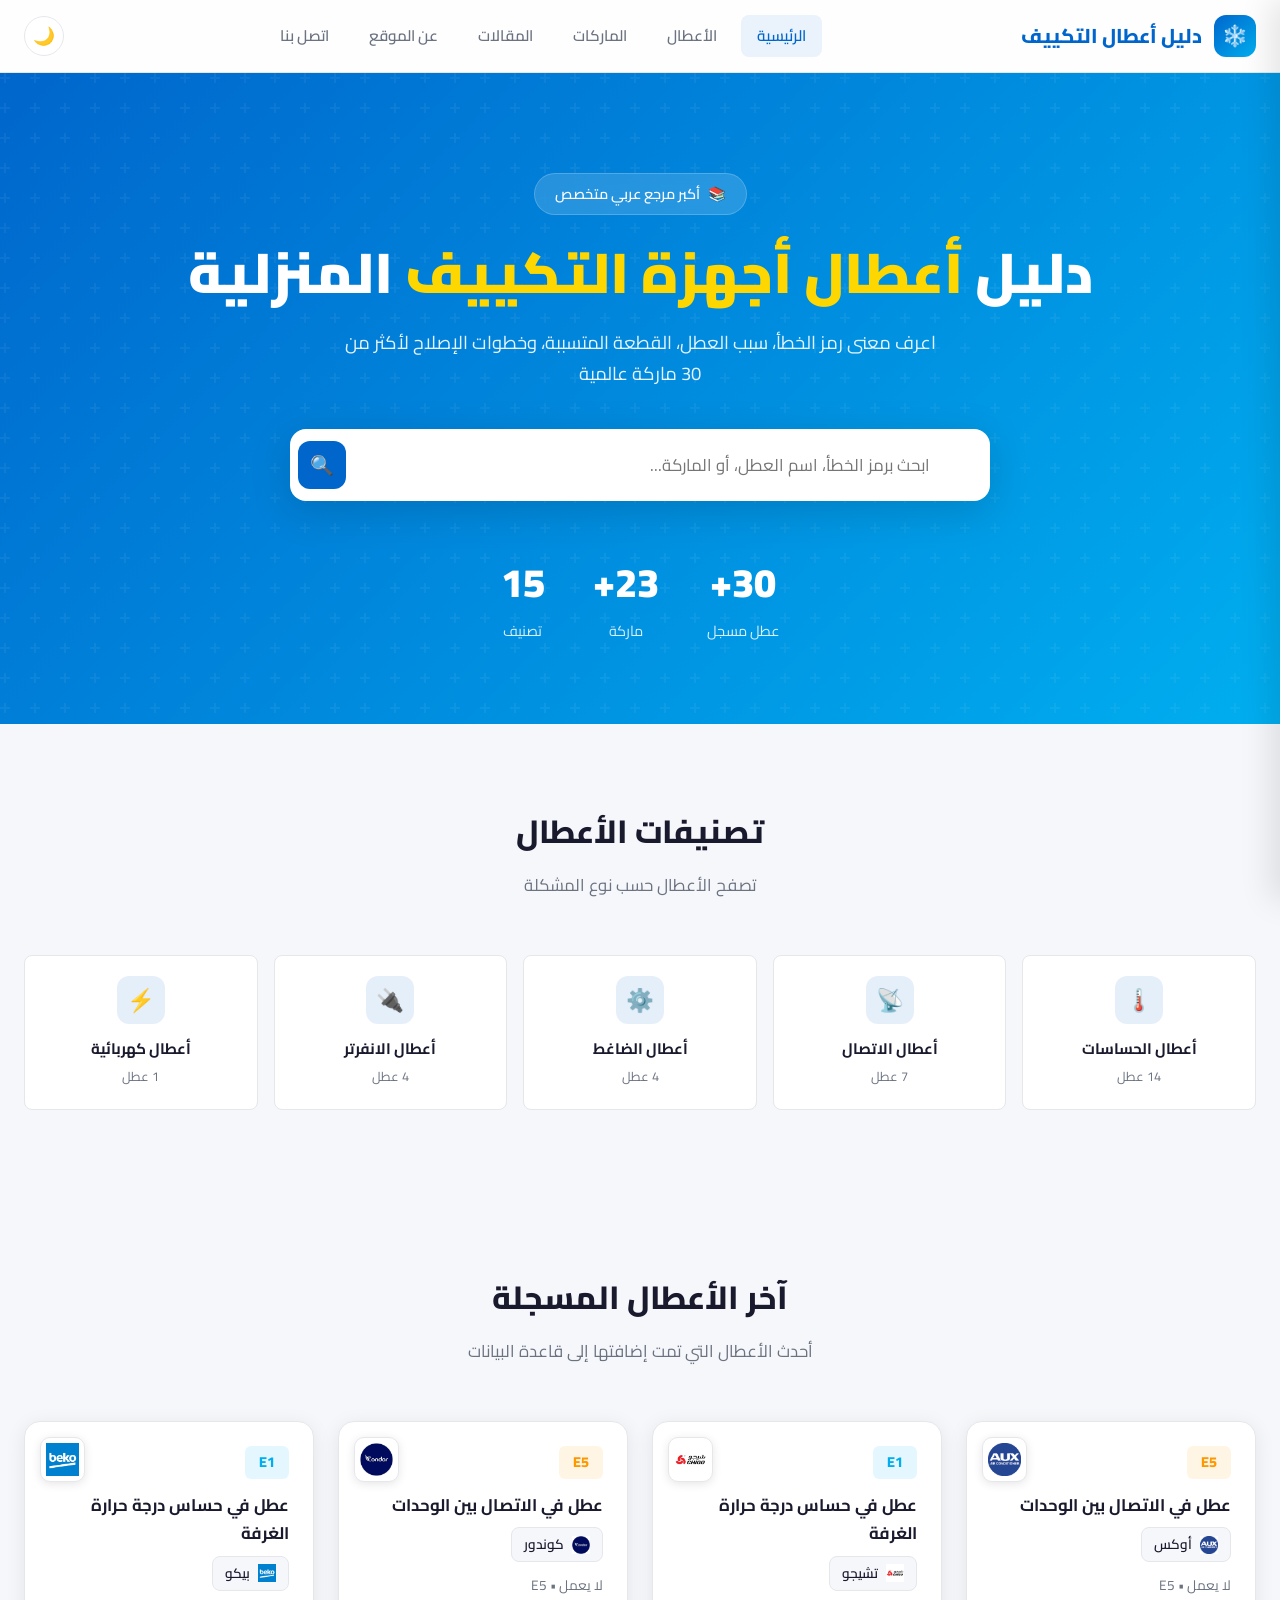
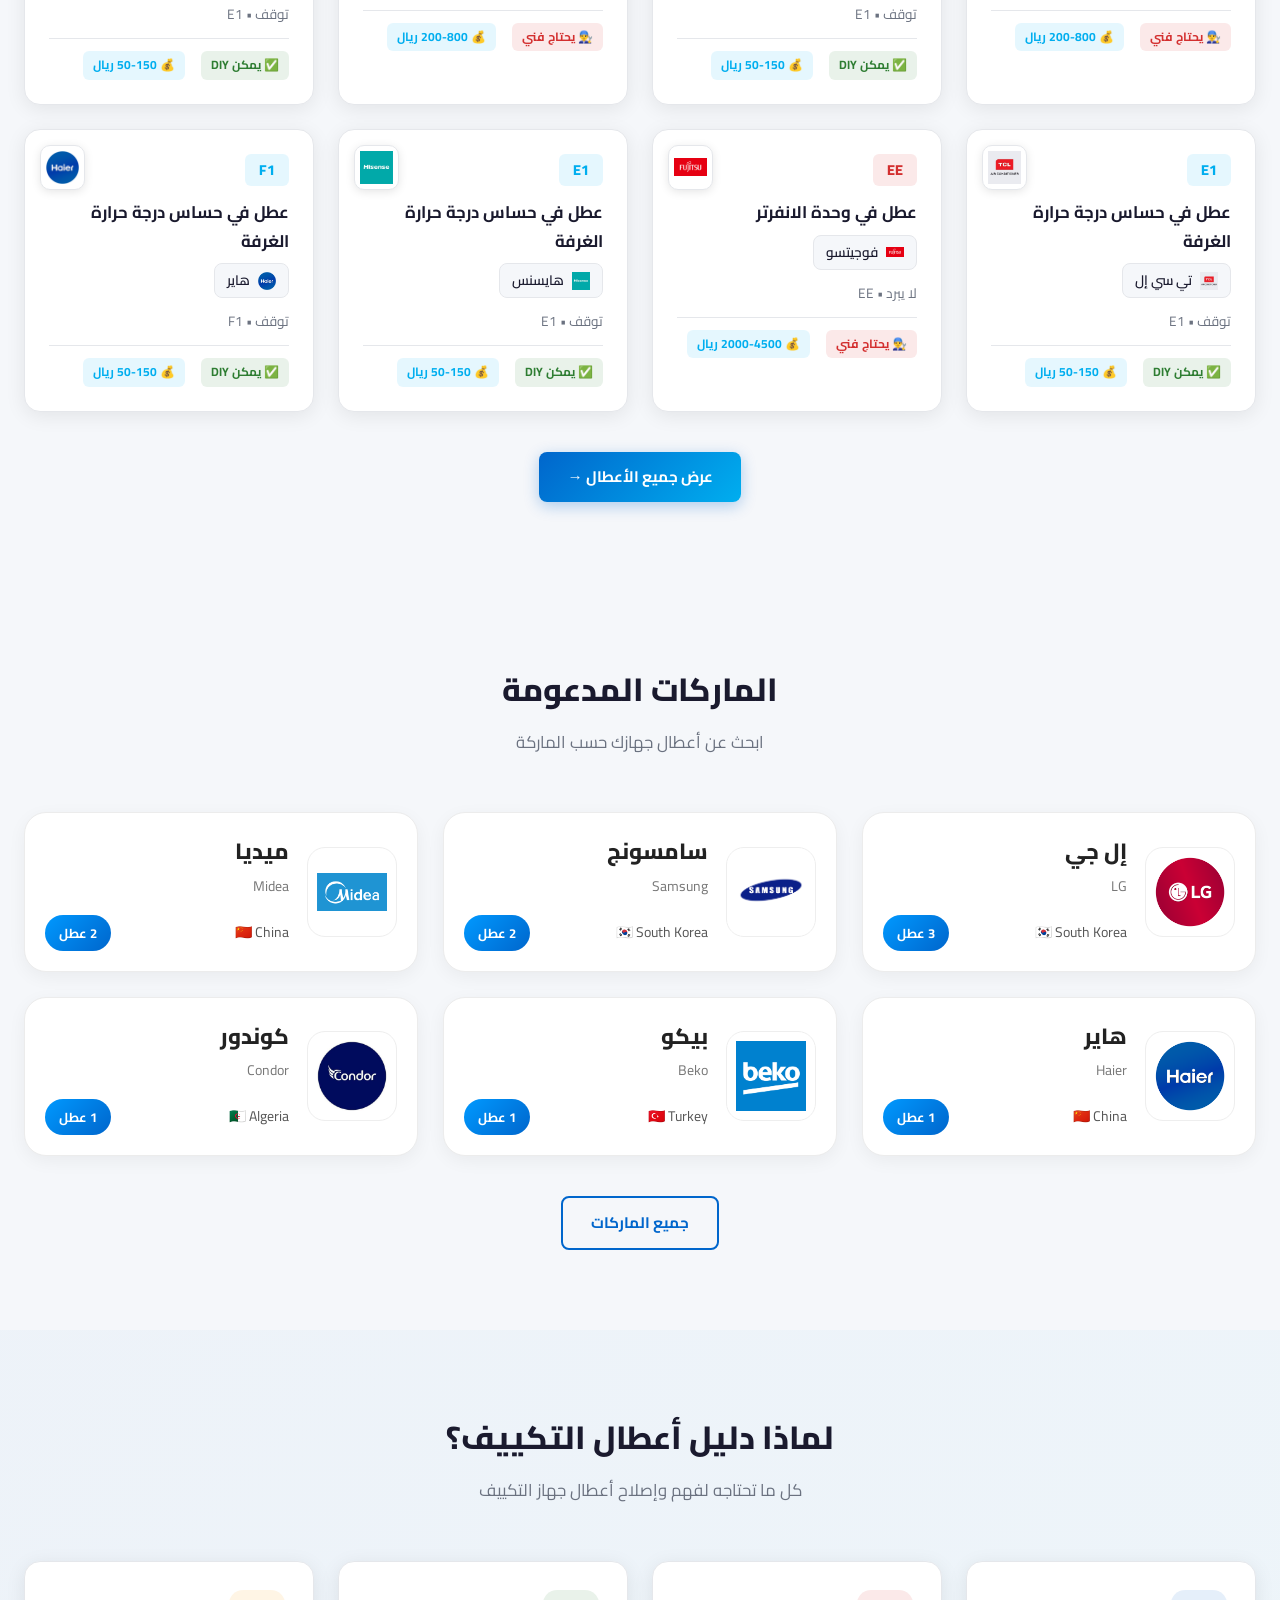
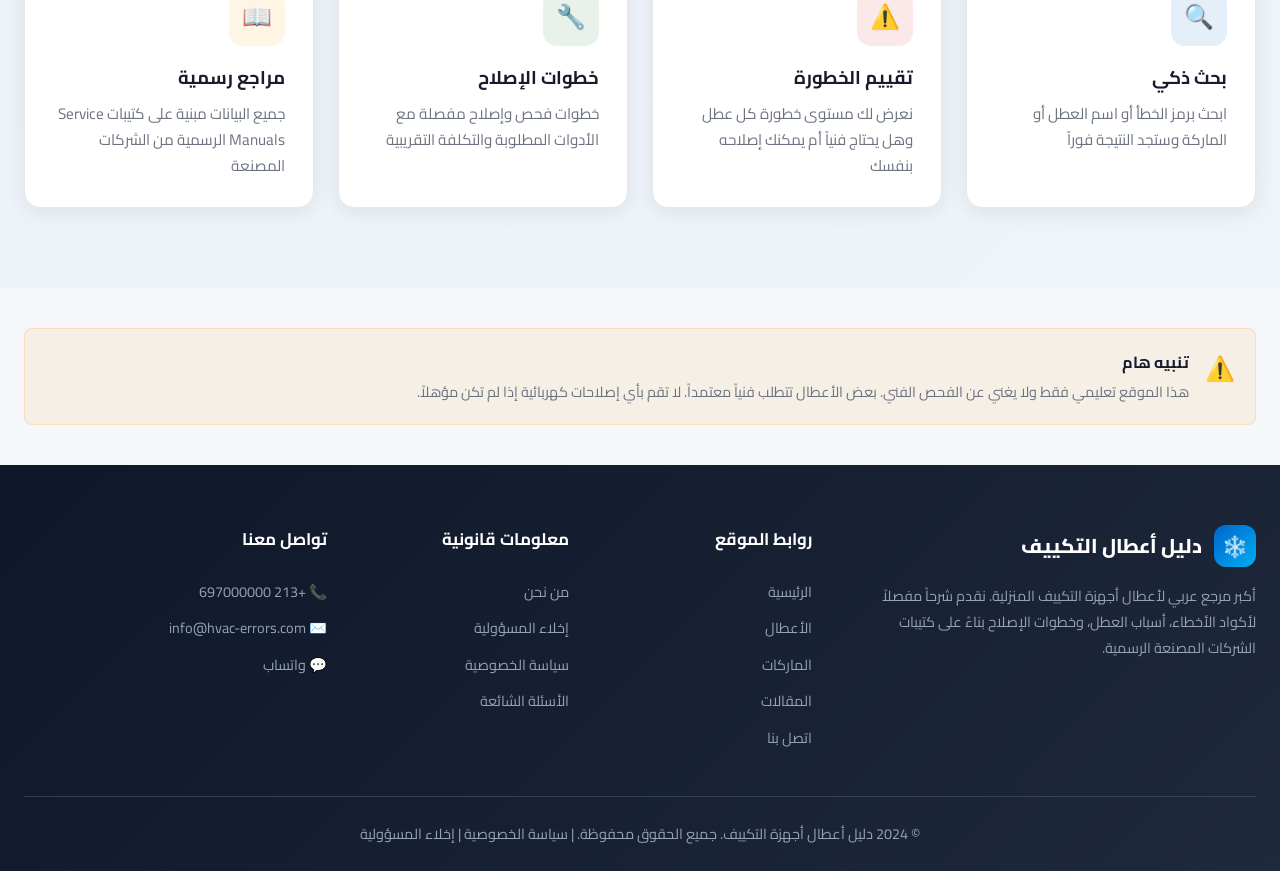
==== index.html @ d63b53a9 "تحديث احترافي: إضافة شعارات العلامات التجارية الحقيقية للأعطال في الصفحة الرئيسية وصفحات التفاصيل وا" ====
<!DOCTYPE html>

<html data-theme="light" dir="rtl" lang="ar">
<head>
<meta charset="utf-8"/>
<meta content="width=device-width, initial-scale=1.0" name="viewport"/>
<title>دليل أعطال أجهزة التكييف المنزلية | HVAC Error Codes Guide</title>
<meta content="أكبر مرجع عربي احترافي لأعطال أجهزة التكييف المنزلية - أكواد الأخطاء، أسباب الأعطال، خطوات الإصلاح، وتكلفة الصيانة لماركات Daikin, LG, Samsung, Gree, Midea, Carrier وغيرها." name="description"/>
<meta content="أعطال المكيفات, أكواد أخطاء التكييف, صيانة المكيفات, ضاغط التكييف, انفرتر, حساسات, ضعف التبريد, تسرب الفريون, Daikin, LG, Samsung, Gree, Midea, Carrier" name="keywords"/>
<link href="https://imadtbn.github.io/hvac-errors/" rel="canonical"/>
<meta content="دليل أعطال أجهزة التكييف المنزلية | HVAC Error Codes Guide" property="og:title"/>
<meta content="أكبر مرجع عربي احترافي لأعطال أجهزة التكييف المنزلية - أكواد الأخطاء، أسباب الأعطال، خطوات الإصلاح، وتكلفة الصيانة لماركات Daikin, LG, Samsung, Gree, Midea, Carrier وغيرها." property="og:description"/>
<meta content="website" property="og:type"/>
<meta content="https://imadtbn.github.io/hvac-errors/" property="og:url"/>
<meta content="summary_large_image" name="twitter:card"/>
<!-- Fonts -->
<link href="https://fonts.googleapis.com" rel="preconnect"/>
<link crossorigin="" href="https://fonts.gstatic.com" rel="preconnect"/>
<link href="https://fonts.googleapis.com/css2?family=Cairo:wght@400;600;700;800;900&amp;family=Tajawal:wght@400;500;700;800;900&amp;display=swap" rel="stylesheet"/>
<link href="icons/icon.png" rel="icon" sizes="32x32" type="image/png"/>
<link fetchpriority="high" href="icons/icon.png" rel="icon" sizes="32x32" type="image/png"/>
<!-- الأيقونة الأساسية للمتصفحات الحديثة (بصيغة PNG وبحجم 32x32) -->
<link href="icons/favicon-32x32.png" rel="icon" sizes="32x32" type="image/png"/>
<!-- أيقونة إضافية بحجم أصغر لشريط التبويب القديم (بحجم 16x16) -->
<link href="icons/favicon-16x16.png" rel="icon" sizes="16x16" type="image/png"/>
<!-- أيقونة خاصة بهواتف آيفون وأجهزة آيباد (Apple Touch Icon) -->
<link href="icons/apple-touch-icon.png" rel="apple-touch-icon" sizes="180x180"/>
<!-- لدعم متصفحات Internet Explorer القديمة (اختياري) -->
<link href="icons/favicon.ico" rel="shortcut icon" type="image/x-icon"/>
<!-- Styles -->
<link href="css/style.css" rel="stylesheet"/>
<!-- Google AdSense -->
<script async="" crossorigin="anonymous" src="https://pagead2.googlesyndication.com/pagead/js/adsbygoogle.js?client=ca-pub-5656416032906373"></script>
<meta content="ca-pub-5656416032906373" name="google-adsense-account"/>
<!-- Google tag (gtag.js) -->
<script async="" src="https://www.googletagmanager.com/gtag/js?id=G-K0RNZQ2W00"></script>
<script>
  window.dataLayer = window.dataLayer || [];
  function gtag(){dataLayer.push(arguments);}
  gtag('js', new Date());

  gtag('config', 'G-K0RNZQ2W00');
</script>
<!-- Favicon -->
<link href="icons/favicon.ico" rel="icon"/>
<!-- JSON-LD -->


<script type="application/ld+json">{
  "@context": "https://schema.org",
  "@type": "WebSite",
  "name": "دليل أعطال أجهزة التكييف المنزلية",
  "url": "https://imadtbn.github.io/hvac-errors/",
  "description": "أكبر مرجع عربي احترافي لأعطال أجهزة التكييف المنزلية وأكواد الأخطاء وحلول الصيانة.",
  "inLanguage": "ar",
  "potentialAction": {
    "@type": "SearchAction",
    "target": "https://imadtbn.github.io/hvac-errors/search.html?q={search_term_string}",
    "query-input": "required name=search_term_string"
  }
}</script></head>
<body>
<!-- Header -->
<header class="header">
<div class="header-inner">
<a class="logo" href="index.html">
<div class="logo-icon">❄️</div>
<span>دليل أعطال التكييف</span>
</a>
<nav class="nav">
<a class="nav-link active" href="index.html">الرئيسية</a>
<a class="nav-link" href="errors.html">الأعطال</a>
<a class="nav-link" href="brands.html">الماركات</a>
<a class="nav-link" href="articles.html">المقالات</a>
<a class="nav-link" href="about.html">عن الموقع</a>
<a class="nav-link" href="contact.html">اتصل بنا</a>
</nav>
<div class="header-actions">
<button class="btn-icon" id="themeToggle" title="تبديل الوضع">🌙</button>
<button class="btn-icon mobile-menu-btn" id="mobileMenuBtn">☰</button>
</div>
</div>
</header>
<!-- إعلان داخل الخلاصة 01-->
<div class="ad-container">
<ins class="adsbygoogle" data-ad-client="ca-pub-5656416032906373" data-ad-format="fluid" data-ad-layout-key="-fr+56+4k-d4+74" data-ad-slot="7867079394" style="display:block"></ins>
</div>
<!-- Mobile Menu -->
<div class="mobile-overlay" id="mobileOverlay"></div>
<nav class="mobile-nav" id="mobileNav">
<a href="index.html">الرئيسية</a>
<a href="errors.html">الأعطال</a>
<a href="brands.html">الماركات</a>
<a href="about.html">عن الموقع</a>
<a href="contact.html">اتصل بنا</a>
<a href="faq.html">الأسئلة الشائعة</a>
<a href="privacy.html">سياسة الخصوصية</a>
</nav>
<!-- Hero -->
<section class="hero">
<div class="hero-inner">
<div class="hero-badge">
<span>📚</span>
<span>أكبر مرجع عربي متخصص</span>
</div>
<h1>دليل <span>أعطال أجهزة التكييف</span> المنزلية</h1>
<p>اعرف معنى رمز الخطأ، سبب العطل، القطعة المتسببة، وخطوات الإصلاح لأكثر من 30 ماركة عالمية</p>
<div class="search-box">
<input autocomplete="off" id="searchInput" placeholder="ابحث برمز الخطأ، اسم العطل، أو الماركة..." type="text"/>
<button>🔍</button>
<div class="search-results" id="searchResults"></div>
</div>
<div class="hero-stats">
<div class="stat-item">
<span class="stat-number" id="statErrors">30+</span>
<span class="stat-label">عطل مسجل</span>
</div>
<div class="stat-item">
<span class="stat-number" id="statBrands">25+</span>
<span class="stat-label">ماركة</span>
</div>
<div class="stat-item">
<span class="stat-number" id="statCategories">15</span>
<span class="stat-label">تصنيف</span>
</div>
</div>
</div>
</section>
<div class="ad-container">
<!-- إعلانات صورية 01 -->
<ins class="adsbygoogle" data-ad-client="ca-pub-5656416032906373" data-ad-format="auto" data-ad-slot="3143411927" data-full-width-responsive="true" style="display:block"></ins>
</div>
<!-- Categories -->
<section class="section">
<div class="section-inner">
<div class="section-header">
<h2>تصنيفات الأعطال</h2>
<p>تصفح الأعطال حسب نوع المشكلة</p>
</div>
<div class="cat-grid" id="categoriesGrid">
<!-- Filled by JS -->
</div>
</div>
</section>
<!-- إعلان داخل الخلاصة 02-->
<div class="ad-container">
<ins class="adsbygoogle" data-ad-client="ca-pub-5656416032906373" data-ad-format="fluid" data-ad-layout-key="-h9-h+8-jr+r8" data-ad-slot="8546947691" style="display:block"></ins>
</div>
<!-- Latest Errors -->
<section class="section" style="background: var(--bg);">
<div class="section-inner">
<div class="section-header">
<h2>آخر الأعطال المسجلة</h2>
<p>أحدث الأعطال التي تمت إضافتها إلى قاعدة البيانات</p>
</div>
<div class="card-grid" id="latestErrorsGrid">
<!-- Filled by JS -->
</div>
<div style="text-align: center; margin-top: 40px;">
<a class="btn btn-primary" href="errors.html">عرض جميع الأعطال →</a>
</div>
</div>
</section>
<div class="ad-container">
<!-- إعلانات صورية 02 -->
<ins class="adsbygoogle" data-ad-client="ca-pub-5656416032906373" data-ad-format="auto" data-ad-slot="1760836049" data-full-width-responsive="true" style="display:block"></ins>
</div>
<!-- Brands -->
<section class="section">
<div class="section-inner">
<div class="section-header">
<h2>الماركات المدعومة</h2>
<p>ابحث عن أعطال جهازك حسب الماركة</p>
</div>
<div class="card-grid" id="brandsGrid">
<!-- Filled by JS -->
</div>
<div style="text-align: center; margin-top: 40px;">
<a class="btn btn-outline" href="brands.html">جميع الماركات</a>
</div>
</div>
</section>
<!-- إعلان داخل الخلاصة 03-->
<div class="ad-container">
<ins class="adsbygoogle" data-ad-client="ca-pub-5656416032906373" data-ad-format="fluid" data-ad-layout-key="-h6-l+d-jc+qd" data-ad-slot="6152718642" style="display:block"></ins>
</div>
<!-- Features -->
<section class="section" style="background: linear-gradient(135deg, rgba(0,102,204,0.03), rgba(0,174,239,0.03));">
<div class="section-inner">
<div class="section-header">
<h2>لماذا دليل أعطال التكييف؟</h2>
<p>كل ما تحتاجه لفهم وإصلاح أعطال جهاز التكييف</p>
</div>
<div class="card-grid">
<div class="card">
<div class="card-icon" style="background: rgba(0,102,204,0.1); color: var(--primary);">🔍</div>
<h3>بحث ذكي</h3>
<p>ابحث برمز الخطأ أو اسم العطل أو الماركة وستجد النتيجة فوراً</p>
</div>
<div class="card">
<div class="card-icon" style="background: rgba(211,47,47,0.1); color: var(--danger);">⚠️</div>
<h3>تقييم الخطورة</h3>
<p>نعرض لك مستوى خطورة كل عطل وهل يحتاج فنياً أم يمكنك إصلاحه بنفسك</p>
</div>
<div class="card">
<div class="card-icon" style="background: rgba(46,125,50,0.1); color: var(--success);">🔧</div>
<h3>خطوات الإصلاح</h3>
<p>خطوات فحص وإصلاح مفصلة مع الأدوات المطلوبة والتكلفة التقريبية</p>
</div>
<div class="card">
<div class="card-icon" style="background: rgba(255,152,0,0.1); color: var(--warning);">📖</div>
<h3>مراجع رسمية</h3>
<p>جميع البيانات مبنية على كتيبات Service Manuals الرسمية من الشركات المصنعة</p>
</div>
</div>
</div>
</section>
<div class="ad-container">
<!-- إعلانات صورية 03 -->
<ins class="adsbygoogle" data-ad-client="ca-pub-5656416032906373" data-ad-format="auto" data-ad-slot="5508509362" data-full-width-responsive="true" style="display:block"></ins>
</div>
<!-- Disclaimer -->
<section class="section" style="padding: 40px 24px;">
<div class="section-inner">
<div class="warning-box">
<span class="icon">⚠️</span>
<div>
<h4>تنبيه هام</h4>
<p>هذا الموقع تعليمي فقط ولا يغني عن الفحص الفني. بعض الأعطال تتطلب فنياً معتمداً. لا تقم بأي إصلاحات كهربائية
            إذا لم تكن مؤهلاً.</p>
</div>
</div>
</div>
</section>
<!-- الإعلانات المتعددة 01-->
<div class="ad-container">
<ins class="adsbygoogle" data-ad-client="ca-pub-5656416032906373" data-ad-format="autorelaxed" data-ad-slot="6528123169" style="display:block"></ins>
</div>
<!-- Footer -->
<footer class="footer">
<div class="footer-inner">
<div class="footer-grid">
<div>
<div class="logo" style="margin-bottom: 16px; color: white;">
<div class="logo-icon">❄️</div>
<span>دليل أعطال التكييف</span>
</div>
<p>أكبر مرجع عربي لأعطال أجهزة التكييف المنزلية. نقدم شرحاً مفصلاً لأكواد الأخطاء، أسباب العطل، وخطوات الإصلاح
            بناءً على كتيبات الشركات المصنعة الرسمية.</p>
</div>
<div>
<h4>روابط الموقع</h4>
<a href="index.html">الرئيسية</a>
<a href="errors.html">الأعطال</a>
<a href="brands.html">الماركات</a>
<a href="articles.html">المقالات</a>
<a href="contact.html">اتصل بنا</a>
</div>
<div>
<h4>معلومات قانونية</h4>
<a href="about.html">من نحن</a>
<a href="disclaimer.html">إخلاء المسؤولية</a>
<a href="privacy.html">سياسة الخصوصية</a>
<a href="faq.html">الأسئلة الشائعة</a>
</div>
<div class="footer-contact">
<h4>تواصل معنا</h4>
<a href="tel:+213xxxxxxxxx">📞 +213 697000000</a>
<a href="mailto:info@hvac-errors.com">✉️ info@hvac-errors.com</a>
<a href="https://wa.me/213xxxxxxxxx" target="_blank">💬 واتساب</a>
</div>
</div>
<div class="footer-bottom">
<p>© 2024 دليل أعطال أجهزة التكييف. جميع الحقوق محفوظة. | <a href="privacy.html" style="display:inline;">سياسة
            الخصوصية</a> | <a href="disclaimer.html" style="display:inline;">إخلاء المسؤولية</a></p>
</div>
</div>
</footer>
<!-- Back to Top -->
<button class="back-to-top" id="backToTop">↑</button>
<!-- Scripts -->
<script src="js/main.js"></script>
<script>
    // Page-specific logic
    document.addEventListener('dataLoaded', function (e) {
      const {
        brands,
        errors
      } = e.detail;
      // Update stats
      document.getElementById('statErrors').textContent = errors.length + '+';
      document.getElementById('statBrands').textContent = brands.length + '+';
      // Render categories
      const categories = {};
      errors.forEach(err => {
        if (!categories[err.category]) categories[err.category] = 0;
        categories[err.category]++;
      });
      const catGrid = document.getElementById('categoriesGrid');
      catGrid.innerHTML = Object.entries(categories).map(([cat, count]) => `
    <a href="errors.html?category=${cat}" class="cat-card">
      <div class="icon" style="background: rgba(0,102,204,0.1); color: var(--primary);">${getCategoryIcon(cat)}</div>
      <h4>${getCategoryLabel(cat)}</h4>
      <span>${count} عطل</span>
    </a>
  `).join('');
      // Render latest errors
      const latest = [...errors].reverse().slice(0, 8);
      document.getElementById('latestErrorsGrid').innerHTML = latest.map(err => `
    <a href="error.html?id=${err.id}" class="card error-card">
      <div class="brand-badge-top">
        <img src="${getBrandLogo(err.brandId)}" alt="${getBrandName(err.brandId)}" onerror="this.src='icons/icon.png'">
      </div>
      <span class="error-code ${getSeverityClass(err.severity)}">${err.code}</span>
      <h3>${err.titleAr}</h3>
      <div class="brand-tag-new">
        <img src="${getBrandLogo(err.brandId)}" alt="${getBrandName(err.brandId)}" class="brand-icon-small">
        <span>${getBrandName(err.brandId)}</span>
      </div>
      <div class="symptoms">${err.symptoms.slice(0, 2).join(' • ')}</div>
      <div class="meta-row">
        <span class="badge badge-${err.diyPossible ? 'diy' : 'tech'}">${err.diyPossible ? '✅ يمكن DIY' : '👨‍🔧 يحتاج فني'}</span>
        <span class="badge badge-cost">💰 ${err.cost}</span>
      </div>
    </a>
  `).join('');
      // Render Brands
      const brandGrid = document.getElementById("brandsGrid");
      brandGrid.innerHTML = brands.slice(0, 6).map(brand => {
        const totalErrors = errors.filter(e => e.brandId === brand.id).length;
        return `

    <a href="errors.html?brand=${brand.id}" class="brand-card">

        <div class="brand-image">

            <img
                src="${brand.logo}"
                alt="${brand.name}"
                loading="lazy"
                decoding="async"
                onerror="this.src='images/default-brand.png'">

        </div>

        <div class="brand-body">

            <h3>${brand.nameAr}</h3>

            <span class="brand-en">
                ${brand.name}
            </span>

            <div class="brand-footer">

                <span class="brand-country">

                    ${getCountryFlag(brand.country)}
                    ${brand.country}

                </span>

                <span class="brand-errors">

                    ${totalErrors} عطل

                </span>

            </div>

        </div>

    </a>

    `;
      }).join('');
    });

    function getCountryFlag(country) {
      const flags = {
        "Japan": "🇯🇵",
        "South Korea": "🇰🇷",
        "China": "🇨🇳",
        "USA": "🇺🇸",
        "Germany": "🇩🇪",
        "Turkey": "🇹🇷",
        "Algeria": "🇩🇿",
        "Sweden": "🇸🇪"
      };
      return flags[country] || "🌍";
    }
  </script>
</body>
</html>
---- css/style.css ----
/* ============================================
   دليل أعطال أجهزة التكييف - HVAC Error Codes Guide
   Professional CSS - No Framework
   ============================================ */

/* CSS Variables */
:root {
  --primary: #0066CC;
  --primary-dark: #004C99;
  --secondary: #00AEEF;
  --danger: #D32F2F;
  --warning: #FF9800;
  --success: #2E7D32;
  --bg: #F5F7FA;
  --card: #FFFFFF;
  --text: #1a1a2e;
  --text-muted: #6b7280;
  --border: #e5e7eb;
  --shadow: 0 4px 20px rgba(0,0,0,0.08);
  --shadow-hover: 0 8px 30px rgba(0,0,0,0.12);
  --radius: 16px;
  --radius-sm: 8px;
  --transition: all 0.3s cubic-bezier(0.4, 0, 0.2, 1);
  --font-main: 'Cairo', 'Tajawal', 'IBM Plex Sans Arabic', sans-serif;
}

[data-theme="dark"] {
  --bg: #0f172a;
  --card: #1e293b;
  --text: #f1f5f9;
  --text-muted: #94a3b8;
  --border: #334155;
  --shadow: 0 4px 20px rgba(0,0,0,0.3);
  --shadow-hover: 0 8px 30px rgba(0,0,0,0.4);
}

/* Reset & Base */
*, *::before, *::after { box-sizing: border-box; margin: 0; padding: 0; }
html { scroll-behavior: smooth; font-size: 16px; }
body {
  font-family: var(--font-main);
  background: var(--bg);
  color: var(--text);
  line-height: 1.7;
  direction: rtl;
  min-height: 100vh;
  transition: background 0.3s, color 0.3s;
}

a { text-decoration: none; color: inherit; }
ul { list-style: none; }
img { max-width: 100%; height: auto; display: block; }

/* Scrollbar */
::-webkit-scrollbar { width: 8px; }
::-webkit-scrollbar-track { background: var(--bg); }
::-webkit-scrollbar-thumb { background: var(--primary); border-radius: 4px; }

/* ============================================
   HEADER
   ============================================ */
.header {
  position: sticky;
  top: 0;
  z-index: 1000;
  background: rgba(255,255,255,0.85);
  backdrop-filter: blur(20px);
  -webkit-backdrop-filter: blur(20px);
  border-bottom: 1px solid var(--border);
  transition: var(--transition);
}
[data-theme="dark"] .header {
  background: rgba(15,23,42,0.85);
}
.header.scrolled { box-shadow: var(--shadow); }

.header-inner {
  max-width: 1280px;
  margin: 0 auto;
  padding: 0 24px;
  display: flex;
  align-items: center;
  justify-content: space-between;
  height: 72px;
}

.logo {
  display: flex;
  align-items: center;
  gap: 12px;
  font-weight: 800;
  font-size: 1.25rem;
  color: var(--primary);
}
.logo-icon {
  width: 42px; height: 42px;
  background: linear-gradient(135deg, var(--primary), var(--secondary));
  border-radius: 12px;
  display: flex; align-items: center; justify-content: center;
  color: white; font-size: 1.3rem;
}

.nav { display: flex; align-items: center; gap: 8px; }
.nav-link {
  padding: 8px 16px;
  border-radius: var(--radius-sm);
  font-weight: 600;
  font-size: 0.95rem;
  color: var(--text-muted);
  transition: var(--transition);
  position: relative;
}
.nav-link:hover, .nav-link.active {
  color: var(--primary);
  background: rgba(0,102,204,0.08);
}

.header-actions { display: flex; align-items: center; gap: 12px; }

.btn-icon {
  width: 40px; height: 40px;
  border-radius: 50%;
  border: 1px solid var(--border);
  background: var(--card);
  color: var(--text);
  cursor: pointer;
  display: flex; align-items: center; justify-content: center;
  transition: var(--transition);
  font-size: 1.1rem;
}
.btn-icon:hover {
  background: var(--primary);
  color: white;
  border-color: var(--primary);
  transform: translateY(-2px);
}

.mobile-menu-btn { display: none; }

/* ============================================
   HERO
   ============================================ */
.hero {
  position: relative;
  padding: 100px 24px 80px;
  overflow: hidden;
  background: linear-gradient(135deg, var(--primary) 0%, var(--secondary) 100%);
}
.hero::before {
  content: '';
  position: absolute;
  inset: 0;
  background: url("data:image/svg+xml,%3Csvg width='60' height='60' viewBox='0 0 60 60' xmlns='http://www.w3.org/2000/svg'%3E%3Cg fill='none' fill-rule='evenodd'%3E%3Cg fill='%23ffffff' fill-opacity='0.05'%3E%3Cpath d='M36 34v-4h-2v4h-4v2h4v4h2v-4h4v-2h-4zm0-30V0h-2v4h-4v2h4v4h2V6h4V4h-4zM6 34v-4H4v4H0v2h4v4h2v-4h4v-2H6zM6 4V0H4v4H0v2h4v4h2V6h4V4H6z'/%3E%3C/g%3E%3C/g%3E%3C/svg%3E");
}
.hero-inner {
  max-width: 1280px;
  margin: 0 auto;
  position: relative;
  z-index: 1;
  text-align: center;
}
.hero-badge {
  display: inline-flex;
  align-items: center;
  gap: 8px;
  background: rgba(255,255,255,0.15);
  backdrop-filter: blur(10px);
  padding: 8px 20px;
  border-radius: 50px;
  color: white;
  font-size: 0.9rem;
  font-weight: 600;
  margin-bottom: 24px;
  border: 1px solid rgba(255,255,255,0.2);
}
.hero h1 {
  font-size: clamp(2rem, 5vw, 3.5rem);
  font-weight: 900;
  color: white;
  line-height: 1.2;
  margin-bottom: 20px;
}
.hero h1 span { color: #FFD700; }
.hero p {
  font-size: 1.15rem;
  color: rgba(255,255,255,0.9);
  max-width: 600px;
  margin: 0 auto 40px;
}

/* Search Box */
.search-box {
  max-width: 700px;
  margin: 0 auto;
  position: relative;
}
.search-box input {
  width: 100%;
  padding: 20px 60px 20px 24px;
  border: none;
  border-radius: var(--radius);
  font-size: 1.05rem;
  font-family: var(--font-main);
  background: white;
  box-shadow: 0 10px 40px rgba(0,0,0,0.15);
  transition: var(--transition);
}
.search-box input:focus {
  outline: none;
  box-shadow: 0 10px 40px rgba(0,0,0,0.25);
}
.search-box button {
  position: absolute;
  left: 8px;
  top: 50%;
  transform: translateY(-50%);
  width: 48px; height: 48px;
  border-radius: 12px;
  border: none;
  background: var(--primary);
  color: white;
  cursor: pointer;
  font-size: 1.2rem;
  transition: var(--transition);
}
.search-box button:hover { background: var(--primary-dark); }

/* Stats */
.hero-stats {
  display: flex;
  justify-content: center;
  gap: 48px;
  margin-top: 48px;
  flex-wrap: wrap;
}
.stat-item { text-align: center; color: white; }
.stat-number {
  font-size: 2.5rem;
  font-weight: 900;
  display: block;
}
.stat-label { font-size: 0.9rem; opacity: 0.85; }

/* ============================================
   SECTIONS
   ============================================ */
.section { padding: 80px 24px; }
.section-inner { max-width: 1280px; margin: 0 auto; }
.section-header {
  text-align: center;
  margin-bottom: 56px;
}
.section-header h2 {
  font-size: 2rem;
  font-weight: 800;
  margin-bottom: 12px;
}
.section-header p {
  color: var(--text-muted);
  font-size: 1.05rem;
  max-width: 500px;
  margin: 0 auto;
}

/* ============================================
   CARDS
   ============================================ */
.card-grid {
  display: grid;
  grid-template-columns: repeat(auto-fill, minmax(280px, 1fr));
  gap: 24px;
}
.card {
  background: var(--card);
  border-radius: var(--radius);
  padding: 28px;
  border: 1px solid var(--border);
  box-shadow: var(--shadow);
  transition: var(--transition);
  cursor: pointer;
  position: relative;
  overflow: hidden;
}
.card::before {
  content: '';
  position: absolute;
  top: 0; right: 0; left: 0;
  height: 4px;
  background: linear-gradient(90deg, var(--primary), var(--secondary));
  transform: scaleX(0);
  transform-origin: right;
  transition: transform 0.3s;
}
.card:hover {
  transform: translateY(-6px);
  box-shadow: var(--shadow-hover);
}
.card:hover::before { transform: scaleX(1); }

.card-icon {
  width: 56px; height: 56px;
  border-radius: 14px;
  display: flex; align-items: center; justify-content: center;
  font-size: 1.5rem;
  margin-bottom: 16px;
}
.card h3 { font-size: 1.15rem; font-weight: 700; margin-bottom: 8px; }
.card p { color: var(--text-muted); font-size: 0.95rem; }
.card-meta {
  display: flex;
  gap: 12px;
  margin-top: 16px;
  font-size: 0.85rem;
  color: var(--text-muted);
}

/* Brand Card */
.brand-card {
  display: flex;
  align-items: center;
  gap: 16px;
  padding: 20px 24px;
}
.brand-logo {
  width: 52px; height: 52px;
  border-radius: 12px;
  background: linear-gradient(135deg, var(--primary), var(--secondary));
  display: flex; align-items: center; justify-content: center;
  color: white; font-weight: 800; font-size: 1.1rem;
  flex-shrink: 0;
}
.brand-card h3 { margin-bottom: 4px; }
.brand-card p { font-size: 0.85rem; }

/* Error Card */
.error-card {
  padding: 24px;
}
.error-code {
  display: inline-block;
  padding: 4px 14px;
  border-radius: 6px;
  font-weight: 800;
  font-size: 0.9rem;
  margin-bottom: 12px;
}
.error-code.critical { background: rgba(211,47,47,0.1); color: var(--danger); }
.error-code.high { background: rgba(255,152,0,0.1); color: var(--warning); }
.error-code.medium { background: rgba(0,174,239,0.1); color: var(--secondary); }
.error-code.low { background: rgba(46,125,50,0.1); color: var(--success); }

.error-card h3 { font-size: 1.05rem; margin-bottom: 8px; }
.error-card .brand-tag {
  display: inline-flex;
  align-items: center;
  gap: 6px;
  font-size: 0.8rem;
  padding: 4px 10px;
  background: var(--bg);
  border-radius: 6px;
  color: var(--text-muted);
  margin-bottom: 8px;
}
.error-card .symptoms {
  font-size: 0.85rem;
  color: var(--text-muted);
  margin-bottom: 12px;
}
.error-card .meta-row {
  display: flex;
  gap: 16px;
  font-size: 0.8rem;
  color: var(--text-muted);
  border-top: 1px solid var(--border);
  padding-top: 12px;
  margin-top: 12px;
}

/* ============================================
   BADGES
   ============================================ */
.badge {
  display: inline-flex;
  align-items: center;
  gap: 4px;
  padding: 4px 10px;
  border-radius: 6px;
  font-size: 0.75rem;
  font-weight: 700;
}
.badge-diy { background: rgba(46,125,50,0.1); color: var(--success); }
.badge-tech { background: rgba(211,47,47,0.1); color: var(--danger); }
.badge-cost { background: rgba(0,174,239,0.1); color: var(--secondary); }

/* ============================================
   CATEGORIES
   ============================================ */
.cat-grid {
  display: grid;
  grid-template-columns: repeat(auto-fill, minmax(200px, 1fr));
  gap: 16px;
}
.cat-card {
  background: var(--card);
  border: 1px solid var(--border);
  border-radius: var(--radius-sm);
  padding: 20px;
  text-align: center;
  transition: var(--transition);
  cursor: pointer;
}
.cat-card:hover {
  border-color: var(--primary);
  transform: translateY(-3px);
  box-shadow: var(--shadow);
}
.cat-card .icon {
  width: 48px; height: 48px;
  border-radius: 12px;
  display: flex; align-items: center; justify-content: center;
  margin: 0 auto 12px;
  font-size: 1.4rem;
}
.cat-card h4 { font-size: 0.95rem; font-weight: 700; }
.cat-card span { font-size: 0.8rem; color: var(--text-muted); }

/* ============================================
   ERROR DETAIL PAGE
   ============================================ */
.error-hero {
  background: linear-gradient(135deg, var(--primary), var(--secondary));
  padding: 60px 24px;
  color: white;
}
.error-hero-inner {
  max-width: 1280px;
  margin: 0 auto;
}
.error-hero .breadcrumb {
  display: flex;
  gap: 8px;
  font-size: 0.9rem;
  margin-bottom: 24px;
  opacity: 0.85;
}
.error-hero .breadcrumb a:hover { text-decoration: underline; }
.error-hero h1 { font-size: 2.5rem; font-weight: 900; margin-bottom: 16px; }
.error-hero .code-display {
  display: inline-block;
  background: rgba(255,255,255,0.2);
  backdrop-filter: blur(10px);
  padding: 8px 24px;
  border-radius: 12px;
  font-size: 1.5rem;
  font-weight: 800;
  font-family: monospace;
  margin-bottom: 16px;
  border: 1px solid rgba(255,255,255,0.3);
}
.error-hero .badges-row {
  display: flex;
  gap: 12px;
  flex-wrap: wrap;
}
.error-hero .badge {
  background: rgba(255,255,255,0.2);
  color: white;
  backdrop-filter: blur(10px);
  border: 1px solid rgba(255,255,255,0.3);
}

/* Detail Sections */
.detail-section {
  background: var(--card);
  border-radius: var(--radius);
  padding: 32px;
  margin-bottom: 24px;
  border: 1px solid var(--border);
  box-shadow: var(--shadow);
}
.detail-section h2 {
  font-size: 1.3rem;
  font-weight: 800;
  margin-bottom: 20px;
  display: flex;
  align-items: center;
  gap: 10px;
}
.detail-section h2 .icon {
  width: 36px; height: 36px;
  border-radius: 10px;
  background: linear-gradient(135deg, var(--primary), var(--secondary));
  color: white;
  display: flex; align-items: center; justify-content: center;
  font-size: 1rem;
}

.steps-list {
  counter-reset: step;
}
.steps-list li {
  position: relative;
  padding-right: 48px;
  padding-bottom: 20px;
  border-right: 2px solid var(--border);
  margin-right: 15px;
}
.steps-list li::before {
  counter-increment: step;
  content: counter(step);
  position: absolute;
  right: -16px;
  top: 0;
  width: 32px; height: 32px;
  background: var(--primary);
  color: white;
  border-radius: 50%;
  display: flex; align-items: center; justify-content: center;
  font-weight: 800;
  font-size: 0.85rem;
}
.steps-list li:last-child { border-right: none; padding-bottom: 0; }

.parts-grid {
  display: grid;
  grid-template-columns: repeat(auto-fill, minmax(200px, 1fr));
  gap: 12px;
}
.part-item {
  display: flex;
  align-items: center;
  gap: 12px;
  padding: 14px 16px;
  background: var(--bg);
  border-radius: var(--radius-sm);
  font-size: 0.95rem;
}
.part-item .icon { font-size: 1.3rem; }

.info-grid {
  display: grid;
  grid-template-columns: repeat(auto-fill, minmax(220px, 1fr));
  gap: 16px;
}
.info-item {
  padding: 20px;
  background: var(--bg);
  border-radius: var(--radius-sm);
}
.info-item label {
  display: block;
  font-size: 0.8rem;
  color: var(--text-muted);
  margin-bottom: 4px;
}
.info-item strong { font-size: 1.05rem; }

/* Warning Box */
.warning-box {
  background: rgba(255,152,0,0.08);
  border: 1px solid rgba(255,152,0,0.2);
  border-radius: var(--radius-sm);
  padding: 20px;
  display: flex;
  gap: 16px;
  align-items: flex-start;
}
.warning-box .icon { font-size: 1.5rem; flex-shrink: 0; }
.warning-box h4 { margin-bottom: 4px; }
.warning-box p { font-size: 0.9rem; color: var(--text-muted); }

/* ============================================
   FOOTER
   ============================================ */
.footer {
  background: linear-gradient(135deg, #0f172a, #1e293b);
  color: white;
  padding: 60px 24px 0;
}
.footer-inner { max-width: 1280px; margin: 0 auto; }
.footer-grid {
  display: grid;
  grid-template-columns: 2fr 1fr 1fr 1.5fr;
  gap: 40px;
  margin-bottom: 40px;
}
.footer h4 {
  font-size: 1.05rem;
  font-weight: 700;
  margin-bottom: 20px;
  color: white;
}
.footer p { color: #94a3b8; font-size: 0.9rem; line-height: 1.8; }
.footer a { color: #94a3b8; display: block; padding: 6px 0; font-size: 0.9rem; transition: 0.2s; }
.footer a:hover { color: var(--secondary); padding-right: 4px; }
.footer-contact a {
  display: flex;
  align-items: center;
  gap: 10px;
}
.footer-bottom {
  border-top: 1px solid #334155;
  padding: 24px 0;
  text-align: center;
  color: #64748b;
  font-size: 0.85rem;
}

/* ============================================
   BUTTONS
   ============================================ */
.btn {
  display: inline-flex;
  align-items: center;
  justify-content: center;
  gap: 8px;
  padding: 12px 28px;
  border-radius: var(--radius-sm);
  font-weight: 700;
  font-size: 0.95rem;
  font-family: var(--font-main);
  border: none;
  cursor: pointer;
  transition: var(--transition);
}
.btn-primary {
  background: linear-gradient(135deg, var(--primary), var(--secondary));
  color: white;
  box-shadow: 0 4px 15px rgba(0,102,204,0.3);
}
.btn-primary:hover {
  transform: translateY(-2px);
  box-shadow: 0 6px 20px rgba(0,102,204,0.4);
}
.btn-outline {
  background: transparent;
  border: 2px solid var(--primary);
  color: var(--primary);
}
.btn-outline:hover { background: var(--primary); color: white; }

/* ============================================
   FILTERS
   ============================================ */
.filters-bar {
  display: flex;
  gap: 12px;
  flex-wrap: wrap;
  margin-bottom: 32px;
  align-items: center;
}
.filter-chip {
  padding: 8px 18px;
  border-radius: 50px;
  border: 1px solid var(--border);
  background: var(--card);
  font-family: var(--font-main);
  font-size: 0.9rem;
  cursor: pointer;
  transition: var(--transition);
}
.filter-chip:hover, .filter-chip.active {
  background: var(--primary);
  color: white;
  border-color: var(--primary);
}

/* ============================================
   PAGINATION
   ============================================ */
.pagination {
  display: flex;
  justify-content: center;
  gap: 8px;
  margin-top: 40px;
}
.pagination button {
  width: 40px; height: 40px;
  border-radius: 10px;
  border: 1px solid var(--border);
  background: var(--card);
  font-family: var(--font-main);
  font-weight: 700;
  cursor: pointer;
  transition: var(--transition);
}
.pagination button:hover, .pagination button.active {
  background: var(--primary);
  color: white;
  border-color: var(--primary);
}

/* ============================================
   BACK TO TOP
   ============================================ */
.back-to-top {
  position: fixed;
  bottom: 30px;
  left: 30px;
  width: 48px; height: 48px;
  border-radius: 50%;
  background: var(--primary);
  color: white;
  border: none;
  cursor: pointer;
  display: flex; align-items: center; justify-content: center;
  font-size: 1.2rem;
  box-shadow: 0 4px 15px rgba(0,102,204,0.3);
  opacity: 0;
  visibility: hidden;
  transition: var(--transition);
  z-index: 999;
}
.back-to-top.visible { opacity: 1; visibility: visible; }
.back-to-top:hover { transform: translateY(-4px); }

/* ============================================
   SKELETON LOADING
   ============================================ */
.skeleton {
  background: linear-gradient(90deg, var(--border) 25%, var(--bg) 50%, var(--border) 75%);
  background-size: 200% 100%;
  animation: skeleton 1.5s infinite;
  border-radius: var(--radius-sm);
}
@keyframes skeleton {
  0% { background-position: 200% 0; }
  100% { background-position: -200% 0; }
}

/* ============================================
   ANIMATIONS
   ============================================ */
@keyframes fadeInUp {
  from { opacity: 0; transform: translateY(30px); }
  to { opacity: 1; transform: translateY(0); }
}
.animate {
  opacity: 0;
  animation: fadeInUp 0.6s ease forwards;
}

/* ============================================
   RESPONSIVE
   ============================================ */
@media (max-width: 1024px) {
  .footer-grid { grid-template-columns: 1fr 1fr; }
}
@media (max-width: 768px) {
  .nav { display: none; }
  .mobile-menu-btn { display: flex; }
  .hero-stats { gap: 24px; }
  .stat-number { font-size: 1.8rem; }
  .footer-grid { grid-template-columns: 1fr; gap: 32px; }
  .card-grid { grid-template-columns: 1fr; }
  .detail-section { padding: 20px; }
  .error-hero h1 { font-size: 1.8rem; }
}

/* Mobile Menu */
.mobile-nav {
  position: fixed;
  top: 0; right: 0;
  width: 280px; height: 100vh;
  background: var(--card);
  z-index: 1001;
  padding: 80px 24px 24px;
  transform: translateX(100%);
  transition: transform 0.3s;
  box-shadow: -10px 0 30px rgba(0,0,0,0.1);
}
.mobile-nav.open { transform: translateX(0); }
.mobile-nav a {
  display: block;
  padding: 14px 0;
  font-weight: 700;
  font-size: 1.1rem;
  border-bottom: 1px solid var(--border);
}
.mobile-overlay {
  position: fixed;
  inset: 0;
  background: rgba(0,0,0,0.5);
  z-index: 1000;
  opacity: 0;
  visibility: hidden;
  transition: 0.3s;
}
.mobile-overlay.open { opacity: 1; visibility: visible; }

/* Search Results Dropdown */
.search-results {
  position: absolute;
  top: calc(100% + 8px);
  right: 0; left: 0;
  background: var(--card);
  border-radius: var(--radius-sm);
  box-shadow: var(--shadow-hover);
  border: 1px solid var(--border);
  max-height: 400px;
  overflow-y: auto;
  z-index: 100;
  display: none;
}
.search-results.active { display: block; }
.search-result-item {
  padding: 14px 20px;
  border-bottom: 1px solid var(--border);
  cursor: pointer;
  transition: 0.2s;
  display: flex;
  align-items: center;
  gap: 12px;
}
.search-result-item:hover { background: var(--bg); }
.search-result-item .code {
  font-weight: 800;
  color: var(--primary);
  font-family: monospace;
  font-size: 0.9rem;
}
.search-result-item .title { font-size: 0.9rem; }
.search-result-item .brand { font-size: 0.75rem; color: var(--text-muted); }






.brand-card{

    display:flex;
    align-items:center;
    gap:18px;

    background:#fff;

    border-radius:20px;

    padding:18px;

    text-decoration:none;

    color:#222;

    border:1px solid #ececec;

    transition:.35s;

    overflow:hidden;

    position:relative;

    box-shadow:
    0 5px 15px rgba(0,0,0,.05);

}

.brand-card:hover{

    transform:translateY(-8px);

    box-shadow:
    0 20px 45px rgba(0,0,0,.12);

}

.brand-image{

    width:95px;

    height:95px;

    border-radius:18px;

    background:#fff;

    display:flex;

    justify-content:center;

    align-items:center;

    flex-shrink:0;

    border:1px solid #eee;

}

.brand-image img{

    width:75px;

    height:75px;

    object-fit:contain;

    transition:.4s;

}

.brand-card:hover img{

    transform:scale(1.08);

}

.brand-content{

    flex:1;

}

.brand-content h3{

    margin:0;

    font-size:22px;

    font-weight:800;

}

.brand-name{

    display:block;

    color:#777;

    margin-top:4px;

    font-size:15px;

}

.brand-meta{

    margin-top:14px;

    display:flex;

    justify-content:space-between;

    align-items:center;

}

.country{

    color:#555;

    font-size:14px;

}

.count{

    background:#007bff;

    color:#fff;

    padding:6px 12px;

    border-radius:30px;

    font-size:13px;

    font-weight:bold;

}




#brandsGrid{

    display:grid;

    grid-template-columns:repeat(auto-fill,minmax(340px,1fr));

    gap:22px;

}






#brandsGrid{

display:grid;

grid-template-columns:repeat(auto-fill,minmax(320px,1fr));

gap:25px;

margin-top:35px;

}

.brand-card{

display:flex;

align-items:center;

gap:18px;

padding:20px;

background:#fff;

border-radius:22px;

text-decoration:none;

color:#222;

border:1px solid #ececec;

transition:.35s;

position:relative;

overflow:hidden;

box-shadow:

0 5px 18px rgba(0,0,0,.05);

}

.brand-card::before{

content:"";

position:absolute;

left:0;

top:0;

width:4px;

height:100%;

background:linear-gradient(#00a8ff,#0066cc);

transform:scaleY(0);

transition:.35s;

}

.brand-card:hover::before{

transform:scaleY(1);

}

.brand-card:hover{

transform:translateY(-8px);

box-shadow:

0 18px 45px rgba(0,0,0,.12);

}

.brand-image{

width:90px;

height:90px;

border-radius:18px;

background:#fff;

display:flex;

justify-content:center;

align-items:center;

border:1px solid #eee;

flex-shrink:0;

}

.brand-image img{

width:70px;

height:70px;

object-fit:contain;

transition:.4s;

}

.brand-card:hover img{

transform:scale(1.08);

}

.brand-body{

flex:1;

}

.brand-body h3{

margin:0;

font-size:22px;

font-weight:800;

}

.brand-en{

display:block;

margin-top:4px;

font-size:14px;

color:#777;

}

.brand-footer{

display:flex;

justify-content:space-between;

align-items:center;

margin-top:16px;

}

.brand-country{

font-size:14px;

color:#555;

}

.brand-errors{

background:linear-gradient(135deg,#0099ff,#0066cc);

color:#fff;

padding:7px 14px;

border-radius:30px;

font-size:13px;

font-weight:bold;

}





.skeleton{

animation:pulse 1.3s infinite;

}

.skeleton .brand-image,
.skeleton-line{

background:#ececec;

}

.skeleton-line{

height:18px;

border-radius:8px;

margin-bottom:12px;

}

.short{

width:60%;

}

@keyframes pulse{

0%{opacity:.5;}

50%{opacity:1;}

100%{opacity:.5;}

}

/* ============================================
   BRAND LOGO STYLES (Added)
   ============================================ */
.brand-badge-top {
  position: absolute;
  top: 15px;
  left: 15px;
  width: 45px;
  height: 45px;
  background: white;
  border-radius: 10px;
  padding: 5px;
  box-shadow: 0 2px 10px rgba(0,0,0,0.1);
  display: flex;
  align-items: center;
  justify-content: center;
  z-index: 2;
  border: 1px solid var(--border);
}

.brand-badge-top img {
  max-width: 100%;
  max-height: 100%;
  object-fit: contain;
}

.brand-tag-new {
  display: inline-flex;
  align-items: center;
  gap: 8px;
  font-size: 0.85rem;
  padding: 5px 12px;
  background: var(--bg);
  border-radius: 8px;
  color: var(--text);
  margin-bottom: 12px;
  border: 1px solid var(--border);
  font-weight: 600;
}

.brand-icon-small {
  width: 18px;
  height: 18px;
  object-fit: contain;
}

.brand-badge-inline {
  display: inline-flex !important;
  align-items: center;
  gap: 8px;
  background: white !important;
  color: var(--primary) !important;
  padding: 6px 14px !important;
}

.brand-icon-inline {
  width: 20px;
  height: 20px;
  object-fit: contain;
}

.brand-info-detail {
  display: flex;
  align-items: center;
  gap: 12px;
}

.brand-logo-info {
  width: 32px;
  height: 32px;
  object-fit: contain;
  background: white;
  padding: 3px;
  border-radius: 6px;
  border: 1px solid var(--border);
}

/* Dark mode adjustments for brand logos */
[data-theme="dark"] .brand-badge-top,
[data-theme="dark"] .brand-logo-info,
[data-theme="dark"] .brand-badge-inline {
  background: #ffffff !important; /* Keep white background for logos to look good */
  border-color: #334155;
}

[data-theme="dark"] .brand-tag-new {
  background: #1e293b;
  color: #f1f5f9;
}

/* Search Results Styling (Added) */
.search-result-item {
  display: flex !important;
  align-items: center;
  gap: 12px;
  padding: 12px 16px;
  border-bottom: 1px solid var(--border);
  transition: var(--transition);
}

.search-result-item:hover {
  background: rgba(0,102,204,0.05);
}

.search-brand-logo {
  width: 40px;
  height: 40px;
  background: white;
  border-radius: 8px;
  padding: 4px;
  border: 1px solid var(--border);
  flex-shrink: 0;
  display: flex;
  align-items: center;
  justify-content: center;
}

.search-brand-logo img {
  max-width: 100%;
  max-height: 100%;
  object-fit: contain;
}

.search-content {
  flex: 1;
  display: flex;
  flex-direction: column;
  gap: 2px;
}

.title-row {
  display: flex;
  align-items: center;
  gap: 8px;
}

.search-result-item .code {
  background: var(--primary);
  color: white;
  padding: 2px 8px;
  border-radius: 4px;
  font-size: 0.75rem;
  font-weight: 800;
  font-family: monospace;
}

.search-result-item .title {
  font-weight: 700;
  font-size: 0.95rem;
  color: var(--text);
}

.search-result-item .brand {
  font-size: 0.8rem;
  color: var(--text-muted);
}
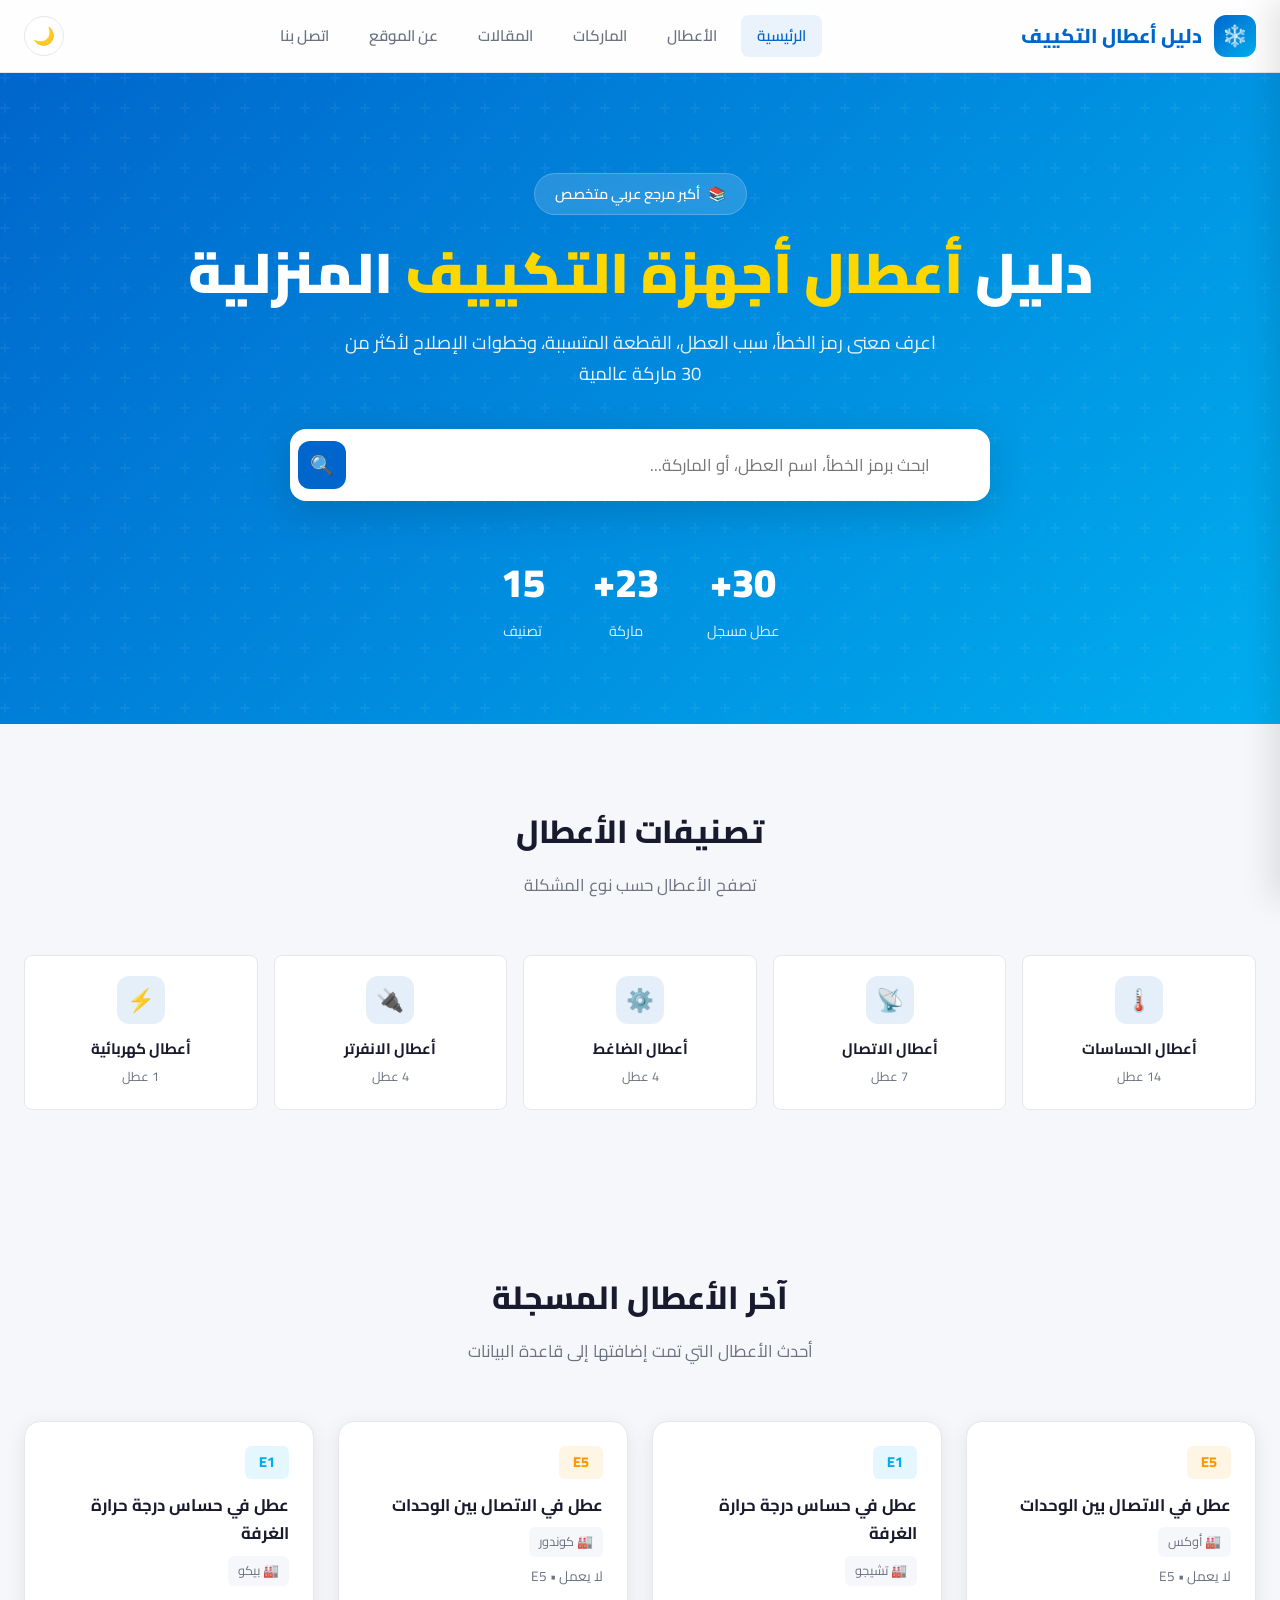
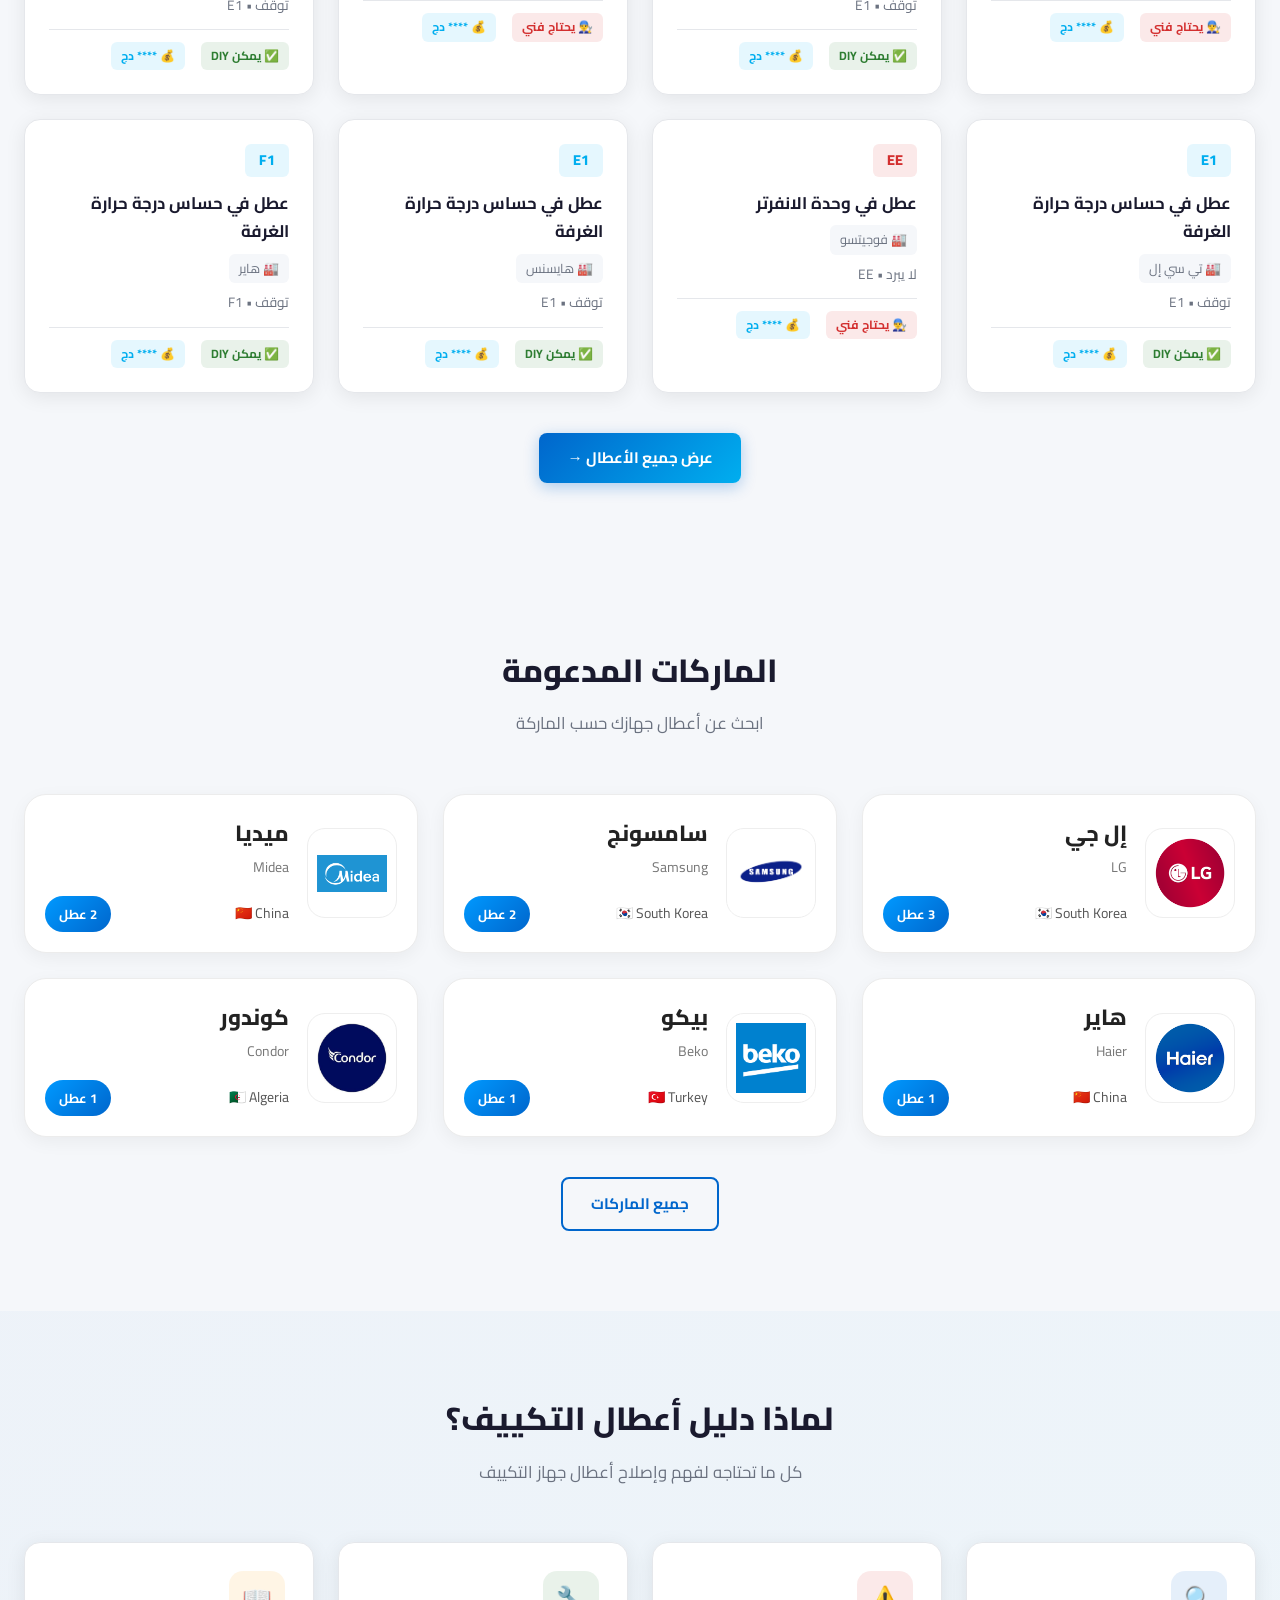
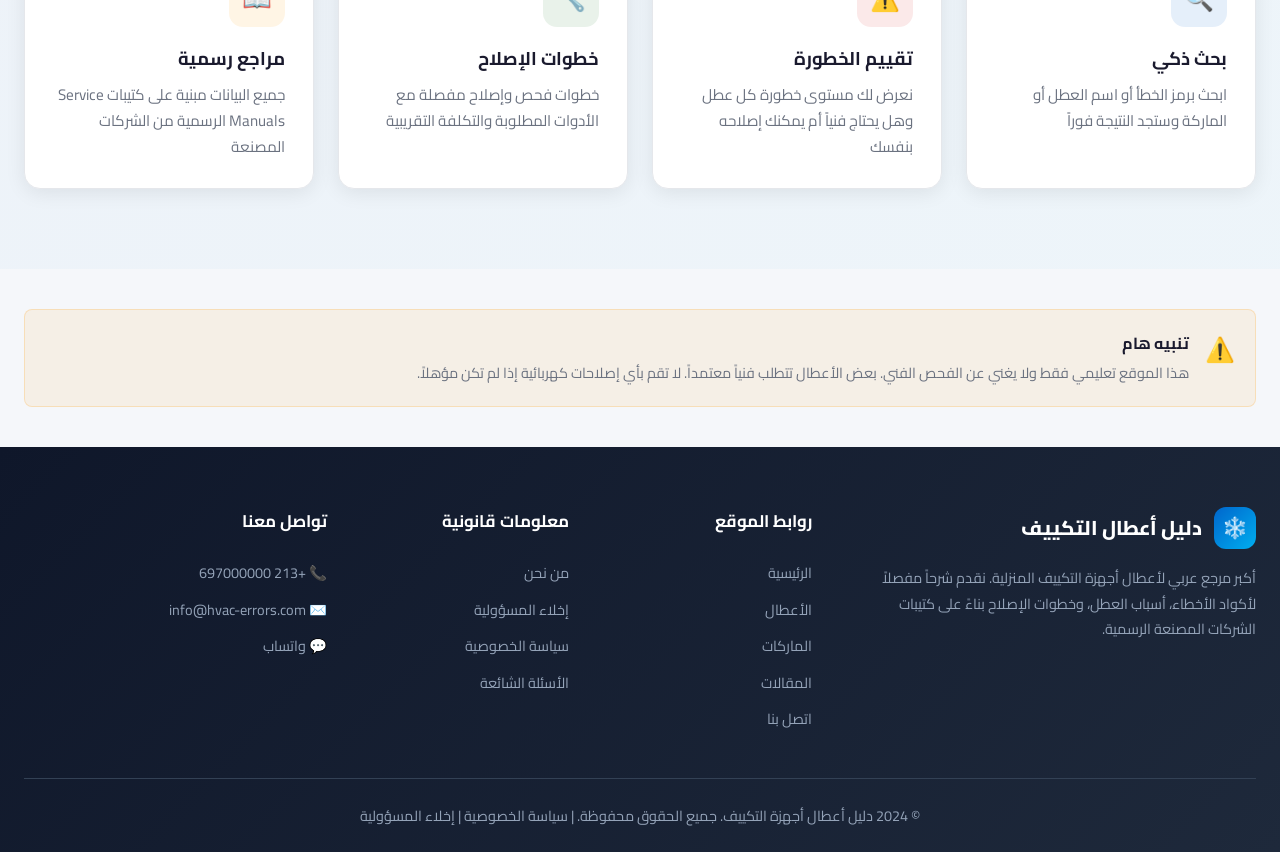
==== commit 1c5037af: "SEO overhaul + PWA install system SEO improvements: - Add unique meta description & keywords to all " ====
--- a/index.html
+++ b/index.html
@@ -1,39 +1,72 @@
 <!DOCTYPE html>
-
-<html data-theme="light" dir="rtl" lang="ar">
+<html lang="ar" dir="rtl" data-theme="light">
+
 <head>
-<meta charset="utf-8"/>
-<meta content="width=device-width, initial-scale=1.0" name="viewport"/>
-<title>دليل أعطال أجهزة التكييف المنزلية | HVAC Error Codes Guide</title>
-<meta content="أكبر مرجع عربي احترافي لأعطال أجهزة التكييف المنزلية - أكواد الأخطاء، أسباب الأعطال، خطوات الإصلاح، وتكلفة الصيانة لماركات Daikin, LG, Samsung, Gree, Midea, Carrier وغيرها." name="description"/>
-<meta content="أعطال المكيفات, أكواد أخطاء التكييف, صيانة المكيفات, ضاغط التكييف, انفرتر, حساسات, ضعف التبريد, تسرب الفريون, Daikin, LG, Samsung, Gree, Midea, Carrier" name="keywords"/>
-<link href="https://imadtbn.github.io/hvac-errors/" rel="canonical"/>
-<meta content="دليل أعطال أجهزة التكييف المنزلية | HVAC Error Codes Guide" property="og:title"/>
-<meta content="أكبر مرجع عربي احترافي لأعطال أجهزة التكييف المنزلية - أكواد الأخطاء، أسباب الأعطال، خطوات الإصلاح، وتكلفة الصيانة لماركات Daikin, LG, Samsung, Gree, Midea, Carrier وغيرها." property="og:description"/>
-<meta content="website" property="og:type"/>
-<meta content="https://imadtbn.github.io/hvac-errors/" property="og:url"/>
-<meta content="summary_large_image" name="twitter:card"/>
-<!-- Fonts -->
-<link href="https://fonts.googleapis.com" rel="preconnect"/>
-<link crossorigin="" href="https://fonts.gstatic.com" rel="preconnect"/>
-<link href="https://fonts.googleapis.com/css2?family=Cairo:wght@400;600;700;800;900&amp;family=Tajawal:wght@400;500;700;800;900&amp;display=swap" rel="stylesheet"/>
-<link href="icons/icon.png" rel="icon" sizes="32x32" type="image/png"/>
-<link fetchpriority="high" href="icons/icon.png" rel="icon" sizes="32x32" type="image/png"/>
-<!-- الأيقونة الأساسية للمتصفحات الحديثة (بصيغة PNG وبحجم 32x32) -->
-<link href="icons/favicon-32x32.png" rel="icon" sizes="32x32" type="image/png"/>
-<!-- أيقونة إضافية بحجم أصغر لشريط التبويب القديم (بحجم 16x16) -->
-<link href="icons/favicon-16x16.png" rel="icon" sizes="16x16" type="image/png"/>
-<!-- أيقونة خاصة بهواتف آيفون وأجهزة آيباد (Apple Touch Icon) -->
-<link href="icons/apple-touch-icon.png" rel="apple-touch-icon" sizes="180x180"/>
-<!-- لدعم متصفحات Internet Explorer القديمة (اختياري) -->
-<link href="icons/favicon.ico" rel="shortcut icon" type="image/x-icon"/>
-<!-- Styles -->
-<link href="css/style.css" rel="stylesheet"/>
-<!-- Google AdSense -->
-<script async="" crossorigin="anonymous" src="https://pagead2.googlesyndication.com/pagead/js/adsbygoogle.js?client=ca-pub-5656416032906373"></script>
-<meta content="ca-pub-5656416032906373" name="google-adsense-account"/>
-<!-- Google tag (gtag.js) -->
-<script async="" src="https://www.googletagmanager.com/gtag/js?id=G-K0RNZQ2W00"></script>
+  <meta charset="UTF-8">
+  <meta name="viewport" content="width=device-width, initial-scale=1.0">
+  <title>دليل أعطال أجهزة التكييف المنزلية | HVAC Error Codes Guide</title>
+
+  <meta name="description" content="أكبر مرجع عربي لأعطال أجهزة التكييف المنزلية: معاني أكواد الأخطاء، أسباب العطل، أعراضه، خطوات الفحص والإصلاح، والتكلفة التقريبية لأكثر من 25 ماركة مثل Daikin وLG وSamsung وGree وMidea وCarrier.">
+  <meta name="keywords" content="أعطال المكيفات, أكواد أخطاء التكييف, صيانة المكيفات, كود E1 تكييف, عطل الانفرتر, حساسات التكييف, ضاغط التكييف, تسرب الفريون, ضعف التبريد, Daikin, LG, Samsung, Gree, Midea, Carrier, Mitsubishi, Panasonic, دليل أعطال التكييف">
+  <link rel="canonical" href="https://imadtbn.github.io/hvac-errors/">
+  <meta property="og:site_name" content="دليل أعطال أجهزة التكييف المنزلية">
+  <meta property="og:title" content="دليل أعطال أجهزة التكييف المنزلية | أكواد الأخطاء والإصلاح">
+  <meta property="og:description" content="أكبر مرجع عربي لأعطال أجهزة التكييف المنزلية: معاني أكواد الأخطاء، أسباب العطل، أعراضه، خطوات الفحص والإصلاح، والتكلفة التقريبية لأكثر من 25 ماركة مثل Daikin وLG وSamsung وGree وMidea وCarrier.">
+  <meta property="og:type" content="website">
+  <meta property="og:url" content="https://imadtbn.github.io/hvac-errors/">
+  <meta property="og:image" content="https://imadtbn.github.io/hvac-errors/icons/icon-512x512.png">
+  <meta property="og:locale" content="ar">
+  <meta name="twitter:card" content="summary_large_image">
+  <meta name="twitter:title" content="دليل أعطال أجهزة التكييف المنزلية | أكواد الأخطاء والإصلاح">
+  <meta name="twitter:description" content="أكبر مرجع عربي لأعطال أجهزة التكييف المنزلية: معاني أكواد الأخطاء، أسباب العطل، أعراضه، خطوات الفحص والإصلاح، والتكلفة التقريبية لأكثر من 25 ماركة مثل Daikin وLG وSamsung وGree وMidea وCarrier.">
+  <meta name="robots" content="index, follow, max-image-preview:large">
+  <meta name="author" content="دليل أعطال أجهزة التكييف المنزلية">
+  <link rel="manifest" href="manifest.webmanifest">
+  <meta name="theme-color" content="#0066CC">
+  <meta name="apple-mobile-web-app-capable" content="yes">
+  <meta name="mobile-web-app-capable" content="yes">
+  <meta name="apple-mobile-web-app-title" content="دليل الأعطال">
+  <meta name="application-name" content="دليل أعطال التكييف">
+  <script type="application/ld+json">
+    {"@context": "https://schema.org", "@type": "WebSite", "name": "دليل أعطال أجهزة التكييف المنزلية", "alternateName": "HVAC Error Codes Guide", "url": "https://imadtbn.github.io/hvac-errors/", "description": "أكبر مرجع عربي لأعطال أجهزة التكييف المنزلية: أكواد الأخطاء، أسباب العطل، خطوات الإصلاح، وتكلفة الصيانة لأكثر من 25 ماركة.", "inLanguage": "ar", "potentialAction": {"@type": "SearchAction", "target": "https://imadtbn.github.io/hvac-errors/search.html?q={{search_term_string}}", "query-input": "required name=search_term_string"}}
+  </script>
+  <script type="application/ld+json">
+    {"@context": "https://schema.org", "@type": "Organization", "name": "دليل أعطال أجهزة التكييف المنزلية", "alternateName": "HVAC Error Codes Guide", "url": "https://imadtbn.github.io/hvac-errors/", "logo": "https://imadtbn.github.io/hvac-errors/icons/icon-192x192.png", "email": "info@hvac-errors.com", "sameAs": [], "description": "مرجع عربي متخصص في أكواد أعطال أجهزة التكييف المنزلية وأسبابها وطرق إصلاحها."}
+  </script>
+  <script type="application/ld+json">
+    {"@context": "https://schema.org", "@type": "BreadcrumbList", "itemListElement": [{"@type": "ListItem", "position": 1, "name": "الرئيسية", "item": "https://imadtbn.github.io/hvac-errors/"}]}
+  </script>
+
+
+  <!-- Fonts -->
+  <link rel="preconnect" href="https://fonts.googleapis.com">
+  <link rel="preconnect" href="https://fonts.gstatic.com" crossorigin>
+  <link
+    href="https://fonts.googleapis.com/css2?family=Cairo:wght@400;600;700;800;900&family=Tajawal:wght@400;500;700;800;900&display=swap"
+    rel="stylesheet">
+
+
+  <!-- الأيقونة الأساسية للمتصفحات الحديثة (بصيغة PNG وبحجم 32x32) -->
+  <link rel="icon" type="image/png" sizes="32x32" href="icons/favicon-32x32.png">
+
+  <!-- أيقونة إضافية بحجم أصغر لشريط التبويب القديم (بحجم 16x16) -->
+  <link rel="icon" type="image/png" sizes="16x16" href="icons/favicon-16x16.png">
+
+  <!-- أيقونة خاصة بهواتف آيفون وأجهزة آيباد (Apple Touch Icon) -->
+  <link rel="apple-touch-icon" sizes="180x180" href="icons/apple-touch-icon.png">
+
+  <!-- لدعم متصفحات Internet Explorer القديمة (اختياري) -->
+  <link rel="shortcut icon" type="image/x-icon" href="icons/favicon.ico">
+
+
+  <!-- Styles -->
+  <link rel="stylesheet" href="css/style.css">
+
+  <!-- Google AdSense -->
+  <script async src="https://pagead2.googlesyndication.com/pagead/js/adsbygoogle.js?client=ca-pub-5656416032906373"
+    crossorigin="anonymous"></script>
+  <!-- Google tag (gtag.js) -->
+<script async src="https://www.googletagmanager.com/gtag/js?id=G-K0RNZQ2W00"></script>
 <script>
   window.dataLayer = window.dataLayer || [];
   function gtag(){dataLayer.push(arguments);}
@@ -41,246 +74,264 @@
 
   gtag('config', 'G-K0RNZQ2W00');
 </script>
-<!-- Favicon -->
-<link href="icons/favicon.ico" rel="icon"/>
-<!-- JSON-LD -->
-
-
-<script type="application/ld+json">{
-  "@context": "https://schema.org",
-  "@type": "WebSite",
-  "name": "دليل أعطال أجهزة التكييف المنزلية",
-  "url": "https://imadtbn.github.io/hvac-errors/",
-  "description": "أكبر مرجع عربي احترافي لأعطال أجهزة التكييف المنزلية وأكواد الأخطاء وحلول الصيانة.",
-  "inLanguage": "ar",
-  "potentialAction": {
-    "@type": "SearchAction",
-    "target": "https://imadtbn.github.io/hvac-errors/search.html?q={search_term_string}",
-    "query-input": "required name=search_term_string"
-  }
-}</script></head>
+
+  <!-- Favicon -->
+
+  <!-- JSON-LD -->
+</head>
+
 <body>
-<!-- Header -->
-<header class="header">
-<div class="header-inner">
-<a class="logo" href="index.html">
-<div class="logo-icon">❄️</div>
-<span>دليل أعطال التكييف</span>
-</a>
-<nav class="nav">
-<a class="nav-link active" href="index.html">الرئيسية</a>
-<a class="nav-link" href="errors.html">الأعطال</a>
-<a class="nav-link" href="brands.html">الماركات</a>
-<a class="nav-link" href="articles.html">المقالات</a>
-<a class="nav-link" href="about.html">عن الموقع</a>
-<a class="nav-link" href="contact.html">اتصل بنا</a>
-</nav>
-<div class="header-actions">
-<button class="btn-icon" id="themeToggle" title="تبديل الوضع">🌙</button>
-<button class="btn-icon mobile-menu-btn" id="mobileMenuBtn">☰</button>
-</div>
-</div>
-</header>
-<!-- إعلان داخل الخلاصة 01-->
-<div class="ad-container">
-<ins class="adsbygoogle" data-ad-client="ca-pub-5656416032906373" data-ad-format="fluid" data-ad-layout-key="-fr+56+4k-d4+74" data-ad-slot="7867079394" style="display:block"></ins>
-</div>
-<!-- Mobile Menu -->
-<div class="mobile-overlay" id="mobileOverlay"></div>
-<nav class="mobile-nav" id="mobileNav">
-<a href="index.html">الرئيسية</a>
-<a href="errors.html">الأعطال</a>
-<a href="brands.html">الماركات</a>
-<a href="about.html">عن الموقع</a>
-<a href="contact.html">اتصل بنا</a>
-<a href="faq.html">الأسئلة الشائعة</a>
-<a href="privacy.html">سياسة الخصوصية</a>
-</nav>
-<!-- Hero -->
-<section class="hero">
-<div class="hero-inner">
-<div class="hero-badge">
-<span>📚</span>
-<span>أكبر مرجع عربي متخصص</span>
-</div>
-<h1>دليل <span>أعطال أجهزة التكييف</span> المنزلية</h1>
-<p>اعرف معنى رمز الخطأ، سبب العطل، القطعة المتسببة، وخطوات الإصلاح لأكثر من 30 ماركة عالمية</p>
-<div class="search-box">
-<input autocomplete="off" id="searchInput" placeholder="ابحث برمز الخطأ، اسم العطل، أو الماركة..." type="text"/>
-<button>🔍</button>
-<div class="search-results" id="searchResults"></div>
-</div>
-<div class="hero-stats">
-<div class="stat-item">
-<span class="stat-number" id="statErrors">30+</span>
-<span class="stat-label">عطل مسجل</span>
-</div>
-<div class="stat-item">
-<span class="stat-number" id="statBrands">25+</span>
-<span class="stat-label">ماركة</span>
-</div>
-<div class="stat-item">
-<span class="stat-number" id="statCategories">15</span>
-<span class="stat-label">تصنيف</span>
-</div>
-</div>
-</div>
-</section>
-<div class="ad-container">
-<!-- إعلانات صورية 01 -->
-<ins class="adsbygoogle" data-ad-client="ca-pub-5656416032906373" data-ad-format="auto" data-ad-slot="3143411927" data-full-width-responsive="true" style="display:block"></ins>
-</div>
-<!-- Categories -->
-<section class="section">
-<div class="section-inner">
-<div class="section-header">
-<h2>تصنيفات الأعطال</h2>
-<p>تصفح الأعطال حسب نوع المشكلة</p>
-</div>
-<div class="cat-grid" id="categoriesGrid">
-<!-- Filled by JS -->
-</div>
-</div>
-</section>
-<!-- إعلان داخل الخلاصة 02-->
-<div class="ad-container">
-<ins class="adsbygoogle" data-ad-client="ca-pub-5656416032906373" data-ad-format="fluid" data-ad-layout-key="-h9-h+8-jr+r8" data-ad-slot="8546947691" style="display:block"></ins>
-</div>
-<!-- Latest Errors -->
-<section class="section" style="background: var(--bg);">
-<div class="section-inner">
-<div class="section-header">
-<h2>آخر الأعطال المسجلة</h2>
-<p>أحدث الأعطال التي تمت إضافتها إلى قاعدة البيانات</p>
-</div>
-<div class="card-grid" id="latestErrorsGrid">
-<!-- Filled by JS -->
-</div>
-<div style="text-align: center; margin-top: 40px;">
-<a class="btn btn-primary" href="errors.html">عرض جميع الأعطال →</a>
-</div>
-</div>
-</section>
-<div class="ad-container">
-<!-- إعلانات صورية 02 -->
-<ins class="adsbygoogle" data-ad-client="ca-pub-5656416032906373" data-ad-format="auto" data-ad-slot="1760836049" data-full-width-responsive="true" style="display:block"></ins>
-</div>
-<!-- Brands -->
-<section class="section">
-<div class="section-inner">
-<div class="section-header">
-<h2>الماركات المدعومة</h2>
-<p>ابحث عن أعطال جهازك حسب الماركة</p>
-</div>
-<div class="card-grid" id="brandsGrid">
-<!-- Filled by JS -->
-</div>
-<div style="text-align: center; margin-top: 40px;">
-<a class="btn btn-outline" href="brands.html">جميع الماركات</a>
-</div>
-</div>
-</section>
-<!-- إعلان داخل الخلاصة 03-->
-<div class="ad-container">
-<ins class="adsbygoogle" data-ad-client="ca-pub-5656416032906373" data-ad-format="fluid" data-ad-layout-key="-h6-l+d-jc+qd" data-ad-slot="6152718642" style="display:block"></ins>
-</div>
-<!-- Features -->
-<section class="section" style="background: linear-gradient(135deg, rgba(0,102,204,0.03), rgba(0,174,239,0.03));">
-<div class="section-inner">
-<div class="section-header">
-<h2>لماذا دليل أعطال التكييف؟</h2>
-<p>كل ما تحتاجه لفهم وإصلاح أعطال جهاز التكييف</p>
-</div>
-<div class="card-grid">
-<div class="card">
-<div class="card-icon" style="background: rgba(0,102,204,0.1); color: var(--primary);">🔍</div>
-<h3>بحث ذكي</h3>
-<p>ابحث برمز الخطأ أو اسم العطل أو الماركة وستجد النتيجة فوراً</p>
-</div>
-<div class="card">
-<div class="card-icon" style="background: rgba(211,47,47,0.1); color: var(--danger);">⚠️</div>
-<h3>تقييم الخطورة</h3>
-<p>نعرض لك مستوى خطورة كل عطل وهل يحتاج فنياً أم يمكنك إصلاحه بنفسك</p>
-</div>
-<div class="card">
-<div class="card-icon" style="background: rgba(46,125,50,0.1); color: var(--success);">🔧</div>
-<h3>خطوات الإصلاح</h3>
-<p>خطوات فحص وإصلاح مفصلة مع الأدوات المطلوبة والتكلفة التقريبية</p>
-</div>
-<div class="card">
-<div class="card-icon" style="background: rgba(255,152,0,0.1); color: var(--warning);">📖</div>
-<h3>مراجع رسمية</h3>
-<p>جميع البيانات مبنية على كتيبات Service Manuals الرسمية من الشركات المصنعة</p>
-</div>
-</div>
-</div>
-</section>
-<div class="ad-container">
-<!-- إعلانات صورية 03 -->
-<ins class="adsbygoogle" data-ad-client="ca-pub-5656416032906373" data-ad-format="auto" data-ad-slot="5508509362" data-full-width-responsive="true" style="display:block"></ins>
-</div>
-<!-- Disclaimer -->
-<section class="section" style="padding: 40px 24px;">
-<div class="section-inner">
-<div class="warning-box">
-<span class="icon">⚠️</span>
-<div>
-<h4>تنبيه هام</h4>
-<p>هذا الموقع تعليمي فقط ولا يغني عن الفحص الفني. بعض الأعطال تتطلب فنياً معتمداً. لا تقم بأي إصلاحات كهربائية
+
+  <!-- Header -->
+  <header class="header">
+    <div class="header-inner">
+      <a href="index.html" class="logo">
+        <div class="logo-icon">❄️</div>
+        <span>دليل أعطال التكييف</span>
+      </a>
+      <nav class="nav">
+        <a href="index.html" class="nav-link active">الرئيسية</a>
+        <a href="errors.html" class="nav-link">الأعطال</a>
+        <a href="brands.html" class="nav-link">الماركات</a>
+        <a href="articles.html" class="nav-link">المقالات</a>
+        <a href="about.html" class="nav-link">عن الموقع</a>
+        <a href="contact.html" class="nav-link">اتصل بنا</a>
+      </nav>
+      <div class="header-actions">
+        <button class="btn-icon" id="themeToggle" title="تبديل الوضع">🌙</button>
+        <button class="btn-icon pwa-install-btn" id="hvacInstallBtn" title="تثبيت الموقع على جهازك" style="display:none">📲</button>
+        <button class="btn-icon mobile-menu-btn" id="mobileMenuBtn">☰</button>
+      </div>
+    </div>
+  </header>
+
+  <!-- إعلان داخل الخلاصة 01-->
+  <div class="ad-container">
+    <ins class="adsbygoogle" style="display:block" data-ad-format="fluid" data-ad-layout-key="-fr+56+4k-d4+74"
+      data-ad-client="ca-pub-5656416032906373" data-ad-slot="7867079394"></ins>
+  </div>
+
+  <!-- Mobile Menu -->
+  <div class="mobile-overlay" id="mobileOverlay"></div>
+  <nav class="mobile-nav" id="mobileNav">
+    <a href="index.html">الرئيسية</a>
+    <a href="errors.html">الأعطال</a>
+    <a href="brands.html">الماركات</a>
+    <a href="about.html">عن الموقع</a>
+    <a href="contact.html">اتصل بنا</a>
+    <a href="faq.html">الأسئلة الشائعة</a>
+    <a href="privacy.html">سياسة الخصوصية</a>
+  </nav>
+
+  <!-- Hero -->
+  <section class="hero">
+    <div class="hero-inner">
+      <div class="hero-badge">
+        <span>📚</span>
+        <span>أكبر مرجع عربي متخصص</span>
+      </div>
+      <h1>دليل <span>أعطال أجهزة التكييف</span> المنزلية</h1>
+      <p>اعرف معنى رمز الخطأ، سبب العطل، القطعة المتسببة، وخطوات الإصلاح لأكثر من 30 ماركة عالمية</p>
+
+      <div class="search-box">
+        <input type="text" id="searchInput" placeholder="ابحث برمز الخطأ، اسم العطل، أو الماركة..." autocomplete="off">
+        <button>🔍</button>
+        <div class="search-results" id="searchResults"></div>
+      </div>
+
+      <div class="hero-stats">
+        <div class="stat-item">
+          <span class="stat-number" id="statErrors">30+</span>
+          <span class="stat-label">عطل مسجل</span>
+        </div>
+        <div class="stat-item">
+          <span class="stat-number" id="statBrands">25+</span>
+          <span class="stat-label">ماركة</span>
+        </div>
+        <div class="stat-item">
+          <span class="stat-number" id="statCategories">15</span>
+          <span class="stat-label">تصنيف</span>
+        </div>
+      </div>
+    </div>
+  </section>
+
+  <div class="ad-container">
+    <!-- إعلانات صورية 01 -->
+    <ins class="adsbygoogle" style="display:block" data-ad-client="ca-pub-5656416032906373" data-ad-slot="3143411927"
+      data-ad-format="auto" data-full-width-responsive="true"></ins>
+  </div>
+
+  <!-- Categories -->
+  <section class="section">
+    <div class="section-inner">
+      <div class="section-header">
+        <h2>تصنيفات الأعطال</h2>
+        <p>تصفح الأعطال حسب نوع المشكلة</p>
+      </div>
+      <div class="cat-grid" id="categoriesGrid">
+        <!-- Filled by JS -->
+      </div>
+    </div>
+  </section>
+
+  <!-- إعلان داخل الخلاصة 02-->
+  <div class="ad-container">
+    <ins class="adsbygoogle" style="display:block" data-ad-format="fluid" data-ad-layout-key="-h9-h+8-jr+r8"
+      data-ad-client="ca-pub-5656416032906373" data-ad-slot="8546947691"></ins>
+  </div>
+
+  <!-- Latest Errors -->
+  <section class="section" style="background: var(--bg);">
+    <div class="section-inner">
+      <div class="section-header">
+        <h2>آخر الأعطال المسجلة</h2>
+        <p>أحدث الأعطال التي تمت إضافتها إلى قاعدة البيانات</p>
+      </div>
+      <div class="card-grid" id="latestErrorsGrid">
+        <!-- Filled by JS -->
+      </div>
+      <div style="text-align: center; margin-top: 40px;">
+        <a href="errors.html" class="btn btn-primary">عرض جميع الأعطال →</a>
+      </div>
+    </div>
+  </section>
+
+  <div class="ad-container">
+    <!-- إعلانات صورية 02 -->
+    <ins class="adsbygoogle" style="display:block" data-ad-client="ca-pub-5656416032906373" data-ad-slot="1760836049"
+      data-ad-format="auto" data-full-width-responsive="true"></ins>
+  </div>
+
+  <!-- Brands -->
+  <section class="section">
+    <div class="section-inner">
+      <div class="section-header">
+        <h2>الماركات المدعومة</h2>
+        <p>ابحث عن أعطال جهازك حسب الماركة</p>
+      </div>
+      <div class="card-grid" id="brandsGrid">
+        <!-- Filled by JS -->
+      </div>
+      <div style="text-align: center; margin-top: 40px;">
+        <a href="brands.html" class="btn btn-outline">جميع الماركات</a>
+      </div>
+    </div>
+  </section>
+
+  <!-- إعلان داخل الخلاصة 03-->
+  <div class="ad-container">
+    <ins class="adsbygoogle" style="display:block" data-ad-format="fluid" data-ad-layout-key="-h6-l+d-jc+qd"
+      data-ad-client="ca-pub-5656416032906373" data-ad-slot="6152718642"></ins>
+  </div>
+
+  <!-- Features -->
+  <section class="section" style="background: linear-gradient(135deg, rgba(0,102,204,0.03), rgba(0,174,239,0.03));">
+    <div class="section-inner">
+      <div class="section-header">
+        <h2>لماذا دليل أعطال التكييف؟</h2>
+        <p>كل ما تحتاجه لفهم وإصلاح أعطال جهاز التكييف</p>
+      </div>
+      <div class="card-grid">
+        <div class="card">
+          <div class="card-icon" style="background: rgba(0,102,204,0.1); color: var(--primary);">🔍</div>
+          <h3>بحث ذكي</h3>
+          <p>ابحث برمز الخطأ أو اسم العطل أو الماركة وستجد النتيجة فوراً</p>
+        </div>
+        <div class="card">
+          <div class="card-icon" style="background: rgba(211,47,47,0.1); color: var(--danger);">⚠️</div>
+          <h3>تقييم الخطورة</h3>
+          <p>نعرض لك مستوى خطورة كل عطل وهل يحتاج فنياً أم يمكنك إصلاحه بنفسك</p>
+        </div>
+        <div class="card">
+          <div class="card-icon" style="background: rgba(46,125,50,0.1); color: var(--success);">🔧</div>
+          <h3>خطوات الإصلاح</h3>
+          <p>خطوات فحص وإصلاح مفصلة مع الأدوات المطلوبة والتكلفة التقريبية</p>
+        </div>
+        <div class="card">
+          <div class="card-icon" style="background: rgba(255,152,0,0.1); color: var(--warning);">📖</div>
+          <h3>مراجع رسمية</h3>
+          <p>جميع البيانات مبنية على كتيبات Service Manuals الرسمية من الشركات المصنعة</p>
+        </div>
+      </div>
+    </div>
+  </section>
+
+  <div class="ad-container">
+    <!-- إعلانات صورية 03 -->
+    <ins class="adsbygoogle" style="display:block" data-ad-client="ca-pub-5656416032906373" data-ad-slot="5508509362"
+      data-ad-format="auto" data-full-width-responsive="true"></ins>
+  </div>
+
+  <!-- Disclaimer -->
+  <section class="section" style="padding: 40px 24px;">
+    <div class="section-inner">
+      <div class="warning-box">
+        <span class="icon">⚠️</span>
+        <div>
+          <h4>تنبيه هام</h4>
+          <p>هذا الموقع تعليمي فقط ولا يغني عن الفحص الفني. بعض الأعطال تتطلب فنياً معتمداً. لا تقم بأي إصلاحات كهربائية
             إذا لم تكن مؤهلاً.</p>
-</div>
-</div>
-</div>
-</section>
-<!-- الإعلانات المتعددة 01-->
-<div class="ad-container">
-<ins class="adsbygoogle" data-ad-client="ca-pub-5656416032906373" data-ad-format="autorelaxed" data-ad-slot="6528123169" style="display:block"></ins>
-</div>
-<!-- Footer -->
-<footer class="footer">
-<div class="footer-inner">
-<div class="footer-grid">
-<div>
-<div class="logo" style="margin-bottom: 16px; color: white;">
-<div class="logo-icon">❄️</div>
-<span>دليل أعطال التكييف</span>
-</div>
-<p>أكبر مرجع عربي لأعطال أجهزة التكييف المنزلية. نقدم شرحاً مفصلاً لأكواد الأخطاء، أسباب العطل، وخطوات الإصلاح
+        </div>
+      </div>
+    </div>
+  </section>
+
+  <!-- الإعلانات المتعددة 01-->
+  <div class="ad-container">
+    <ins class="adsbygoogle" style="display:block" data-ad-format="autorelaxed" data-ad-client="ca-pub-5656416032906373"
+      data-ad-slot="6528123169"></ins>
+  </div>
+
+  <!-- Footer -->
+  <footer class="footer">
+    <div class="footer-inner">
+      <div class="footer-grid">
+        <div>
+          <div class="logo" style="margin-bottom: 16px; color: white;">
+            <div class="logo-icon">❄️</div>
+            <span>دليل أعطال التكييف</span>
+          </div>
+          <p>أكبر مرجع عربي لأعطال أجهزة التكييف المنزلية. نقدم شرحاً مفصلاً لأكواد الأخطاء، أسباب العطل، وخطوات الإصلاح
             بناءً على كتيبات الشركات المصنعة الرسمية.</p>
-</div>
-<div>
-<h4>روابط الموقع</h4>
-<a href="index.html">الرئيسية</a>
-<a href="errors.html">الأعطال</a>
-<a href="brands.html">الماركات</a>
-<a href="articles.html">المقالات</a>
-<a href="contact.html">اتصل بنا</a>
-</div>
-<div>
-<h4>معلومات قانونية</h4>
-<a href="about.html">من نحن</a>
-<a href="disclaimer.html">إخلاء المسؤولية</a>
-<a href="privacy.html">سياسة الخصوصية</a>
-<a href="faq.html">الأسئلة الشائعة</a>
-</div>
-<div class="footer-contact">
-<h4>تواصل معنا</h4>
-<a href="tel:+213xxxxxxxxx">📞 +213 697000000</a>
-<a href="mailto:info@hvac-errors.com">✉️ info@hvac-errors.com</a>
-<a href="https://wa.me/213xxxxxxxxx" target="_blank">💬 واتساب</a>
-</div>
-</div>
-<div class="footer-bottom">
-<p>© 2024 دليل أعطال أجهزة التكييف. جميع الحقوق محفوظة. | <a href="privacy.html" style="display:inline;">سياسة
+        </div>
+        <div>
+          <h4>روابط الموقع</h4>
+          <a href="index.html">الرئيسية</a>
+          <a href="errors.html">الأعطال</a>
+          <a href="brands.html">الماركات</a>
+          <a href="articles.html">المقالات</a>
+          <a href="contact.html">اتصل بنا</a>
+        </div>
+        <div>
+          <h4>معلومات قانونية</h4>
+          <a href="about.html">من نحن</a>
+          <a href="disclaimer.html">إخلاء المسؤولية</a>
+          <a href="privacy.html">سياسة الخصوصية</a>
+          <a href="faq.html">الأسئلة الشائعة</a>
+        </div>
+        <div class="footer-contact">
+          <h4>تواصل معنا</h4>
+          <a href="tel:+213xxxxxxxxx">📞 +213 697000000</a>
+          <a href="mailto:info@hvac-errors.com">✉️ info@hvac-errors.com</a>
+          <a href="https://wa.me/213xxxxxxxxx" target="_blank">💬 واتساب</a>
+        </div>
+      </div>
+      <div class="footer-bottom">
+        <p>© 2024 دليل أعطال أجهزة التكييف. جميع الحقوق محفوظة. | <a href="privacy.html" style="display:inline;">سياسة
             الخصوصية</a> | <a href="disclaimer.html" style="display:inline;">إخلاء المسؤولية</a></p>
-</div>
-</div>
-</footer>
-<!-- Back to Top -->
-<button class="back-to-top" id="backToTop">↑</button>
-<!-- Scripts -->
-<script src="js/main.js"></script>
-<script>
+      </div>
+    </div>
+  </footer>
+
+
+  <!-- Back to Top -->
+  <button class="back-to-top" id="backToTop">↑</button>
+
+  <!-- Scripts -->
+  <script src="js/pwa.js"></script>
+  <script src="js/main.js"></script>
+  <script>
     // Page-specific logic
     document.addEventListener('dataLoaded', function (e) {
       const {
@@ -308,15 +359,9 @@
       const latest = [...errors].reverse().slice(0, 8);
       document.getElementById('latestErrorsGrid').innerHTML = latest.map(err => `
     <a href="error.html?id=${err.id}" class="card error-card">
-      <div class="brand-badge-top">
-        <img src="${getBrandLogo(err.brandId)}" alt="${getBrandName(err.brandId)}" onerror="this.src='icons/icon.png'">
-      </div>
       <span class="error-code ${getSeverityClass(err.severity)}">${err.code}</span>
       <h3>${err.titleAr}</h3>
-      <div class="brand-tag-new">
-        <img src="${getBrandLogo(err.brandId)}" alt="${getBrandName(err.brandId)}" class="brand-icon-small">
-        <span>${getBrandName(err.brandId)}</span>
-      </div>
+      <div class="brand-tag">🏭 ${getBrandName(err.brandId)}</div>
       <div class="symptoms">${err.symptoms.slice(0, 2).join(' • ')}</div>
       <div class="meta-row">
         <span class="badge badge-${err.diyPossible ? 'diy' : 'tech'}">${err.diyPossible ? '✅ يمكن DIY' : '👨‍🔧 يحتاج فني'}</span>
@@ -390,5 +435,7 @@
       return flags[country] || "🌍";
     }
   </script>
+
 </body>
+
 </html>
--- a/css/style.css
+++ b/css/style.css
@@ -1217,158 +1217,121 @@
 }
 
 /* ============================================
-   BRAND LOGO STYLES (Added)
+   PWA Install System Styles
    ============================================ */
-.brand-badge-top {
+.pwa-install-btn {
+  position: relative;
+  animation: pwaPulse 2s ease-in-out 3;
+}
+.pwa-install-btn::after {
+  content: '';
   position: absolute;
-  top: 15px;
-  left: 15px;
-  width: 45px;
-  height: 45px;
-  background: white;
-  border-radius: 10px;
-  padding: 5px;
-  box-shadow: 0 2px 10px rgba(0,0,0,0.1);
+  top: -2px; right: -2px;
+  width: 12px; height: 12px;
+  background: #22c55e;
+  border: 2px solid var(--card);
+  border-radius: 50%;
+}
+@keyframes pwaPulse {
+  0%, 100% { box-shadow: 0 0 0 0 rgba(34, 197, 94, 0.4); }
+  50% { box-shadow: 0 0 0 8px rgba(34, 197, 94, 0); }
+}
+
+/* إشعار التثبيت عند أول زيارة (Banner أسفل الشاشة) */
+.pwa-install-banner {
+  position: fixed;
+  bottom: 0; right: 0; left: 0;
+  z-index: 9999;
+  background: linear-gradient(135deg, var(--primary), #004c99);
+  color: white;
+  padding: 16px 20px;
+  box-shadow: 0 -8px 30px rgba(0,0,0,0.2);
+  animation: pwaSlideUp 0.5s cubic-bezier(0.22, 1, 0.36, 1);
+}
+.pwa-install-banner.dismissed {
+  transform: translateY(110%);
+  opacity: 0;
+  transition: all 0.5s ease;
+}
+@keyframes pwaSlideUp {
+  from { transform: translateY(110%); }
+  to { transform: translateY(0); }
+}
+.pwa-banner-content {
+  max-width: 1280px;
+  margin: 0 auto;
   display: flex;
   align-items: center;
-  justify-content: center;
-  z-index: 2;
+  gap: 16px;
+}
+.pwa-banner-icon { font-size: 2rem; flex-shrink: 0; }
+.pwa-banner-text { flex: 1; display: flex; flex-direction: column; gap: 4px; }
+.pwa-banner-text strong { font-size: 1rem; }
+.pwa-banner-text span { font-size: 0.85rem; opacity: 0.9; }
+.pwa-banner-actions { display: flex; align-items: center; gap: 10px; flex-shrink: 0; }
+.pwa-banner-actions .btn {
+  background: white;
+  color: var(--primary);
+  border: none;
+  padding: 10px 20px;
+  border-radius: var(--radius-sm);
+  font-weight: 700;
+  font-size: 0.9rem;
+  cursor: pointer;
+  transition: var(--transition);
+}
+.pwa-banner-actions .btn:hover { transform: scale(1.05); box-shadow: var(--shadow); }
+.pwa-banner-dismiss {
+  background: transparent;
+  border: none;
+  color: white;
+  font-size: 1.2rem;
+  cursor: pointer;
+  opacity: 0.8;
+  padding: 4px 8px;
+}
+.pwa-banner-dismiss:hover { opacity: 1; }
+
+/* شريط التحديث المتاح */
+.pwa-update-banner {
+  position: fixed;
+  top: 80px; right: 16px; left: 16px;
+  z-index: 9999;
+  max-width: 1248px;
+  margin: 0 auto;
+  background: var(--card);
   border: 1px solid var(--border);
-}
-
-.brand-badge-top img {
-  max-width: 100%;
-  max-height: 100%;
-  object-fit: contain;
-}
-
-.brand-tag-new {
-  display: inline-flex;
-  align-items: center;
-  gap: 8px;
-  font-size: 0.85rem;
-  padding: 5px 12px;
-  background: var(--bg);
-  border-radius: 8px;
-  color: var(--text);
-  margin-bottom: 12px;
-  border: 1px solid var(--border);
-  font-weight: 600;
-}
-
-.brand-icon-small {
-  width: 18px;
-  height: 18px;
-  object-fit: contain;
-}
-
-.brand-badge-inline {
-  display: inline-flex !important;
-  align-items: center;
-  gap: 8px;
-  background: white !important;
-  color: var(--primary) !important;
-  padding: 6px 14px !important;
-}
-
-.brand-icon-inline {
-  width: 20px;
-  height: 20px;
-  object-fit: contain;
-}
-
-.brand-info-detail {
+  border-right: 4px solid #f59e0b;
+  border-radius: var(--radius-sm);
+  padding: 12px 16px;
   display: flex;
   align-items: center;
   gap: 12px;
+  box-shadow: var(--shadow-lg);
+  font-size: 0.9rem;
+}
+.btn-update {
+  background: var(--primary);
+  color: white;
+  border: none;
+  padding: 8px 16px;
+  border-radius: var(--radius-sm);
+  font-weight: 600;
+  cursor: pointer;
+  flex-shrink: 0;
+}
+.btn-update-close {
+  background: transparent;
+  border: none;
+  color: var(--text-muted);
+  font-size: 1rem;
+  cursor: pointer;
+  margin-right: auto;
 }
 
-.brand-logo-info {
-  width: 32px;
-  height: 32px;
-  object-fit: contain;
-  background: white;
-  padding: 3px;
-  border-radius: 6px;
-  border: 1px solid var(--border);
+@media (max-width: 768px) {
+  .pwa-banner-content { flex-direction: column; align-items: flex-start; gap: 10px; }
+  .pwa-banner-actions { width: 100%; }
+  .pwa-banner-actions .btn { flex: 1; text-align: center; }
+  .pwa-update-banner { top: 72px; font-size: 0.82rem; }
 }
-
-/* Dark mode adjustments for brand logos */
-[data-theme="dark"] .brand-badge-top,
-[data-theme="dark"] .brand-logo-info,
-[data-theme="dark"] .brand-badge-inline {
-  background: #ffffff !important; /* Keep white background for logos to look good */
-  border-color: #334155;
-}
-
-[data-theme="dark"] .brand-tag-new {
-  background: #1e293b;
-  color: #f1f5f9;
-}
-
-/* Search Results Styling (Added) */
-.search-result-item {
-  display: flex !important;
-  align-items: center;
-  gap: 12px;
-  padding: 12px 16px;
-  border-bottom: 1px solid var(--border);
-  transition: var(--transition);
-}
-
-.search-result-item:hover {
-  background: rgba(0,102,204,0.05);
-}
-
-.search-brand-logo {
-  width: 40px;
-  height: 40px;
-  background: white;
-  border-radius: 8px;
-  padding: 4px;
-  border: 1px solid var(--border);
-  flex-shrink: 0;
-  display: flex;
-  align-items: center;
-  justify-content: center;
-}
-
-.search-brand-logo img {
-  max-width: 100%;
-  max-height: 100%;
-  object-fit: contain;
-}
-
-.search-content {
-  flex: 1;
-  display: flex;
-  flex-direction: column;
-  gap: 2px;
-}
-
-.title-row {
-  display: flex;
-  align-items: center;
-  gap: 8px;
-}
-
-.search-result-item .code {
-  background: var(--primary);
-  color: white;
-  padding: 2px 8px;
-  border-radius: 4px;
-  font-size: 0.75rem;
-  font-weight: 800;
-  font-family: monospace;
-}
-
-.search-result-item .title {
-  font-weight: 700;
-  font-size: 0.95rem;
-  color: var(--text);
-}
-
-.search-result-item .brand {
-  font-size: 0.8rem;
-  color: var(--text-muted);
-}
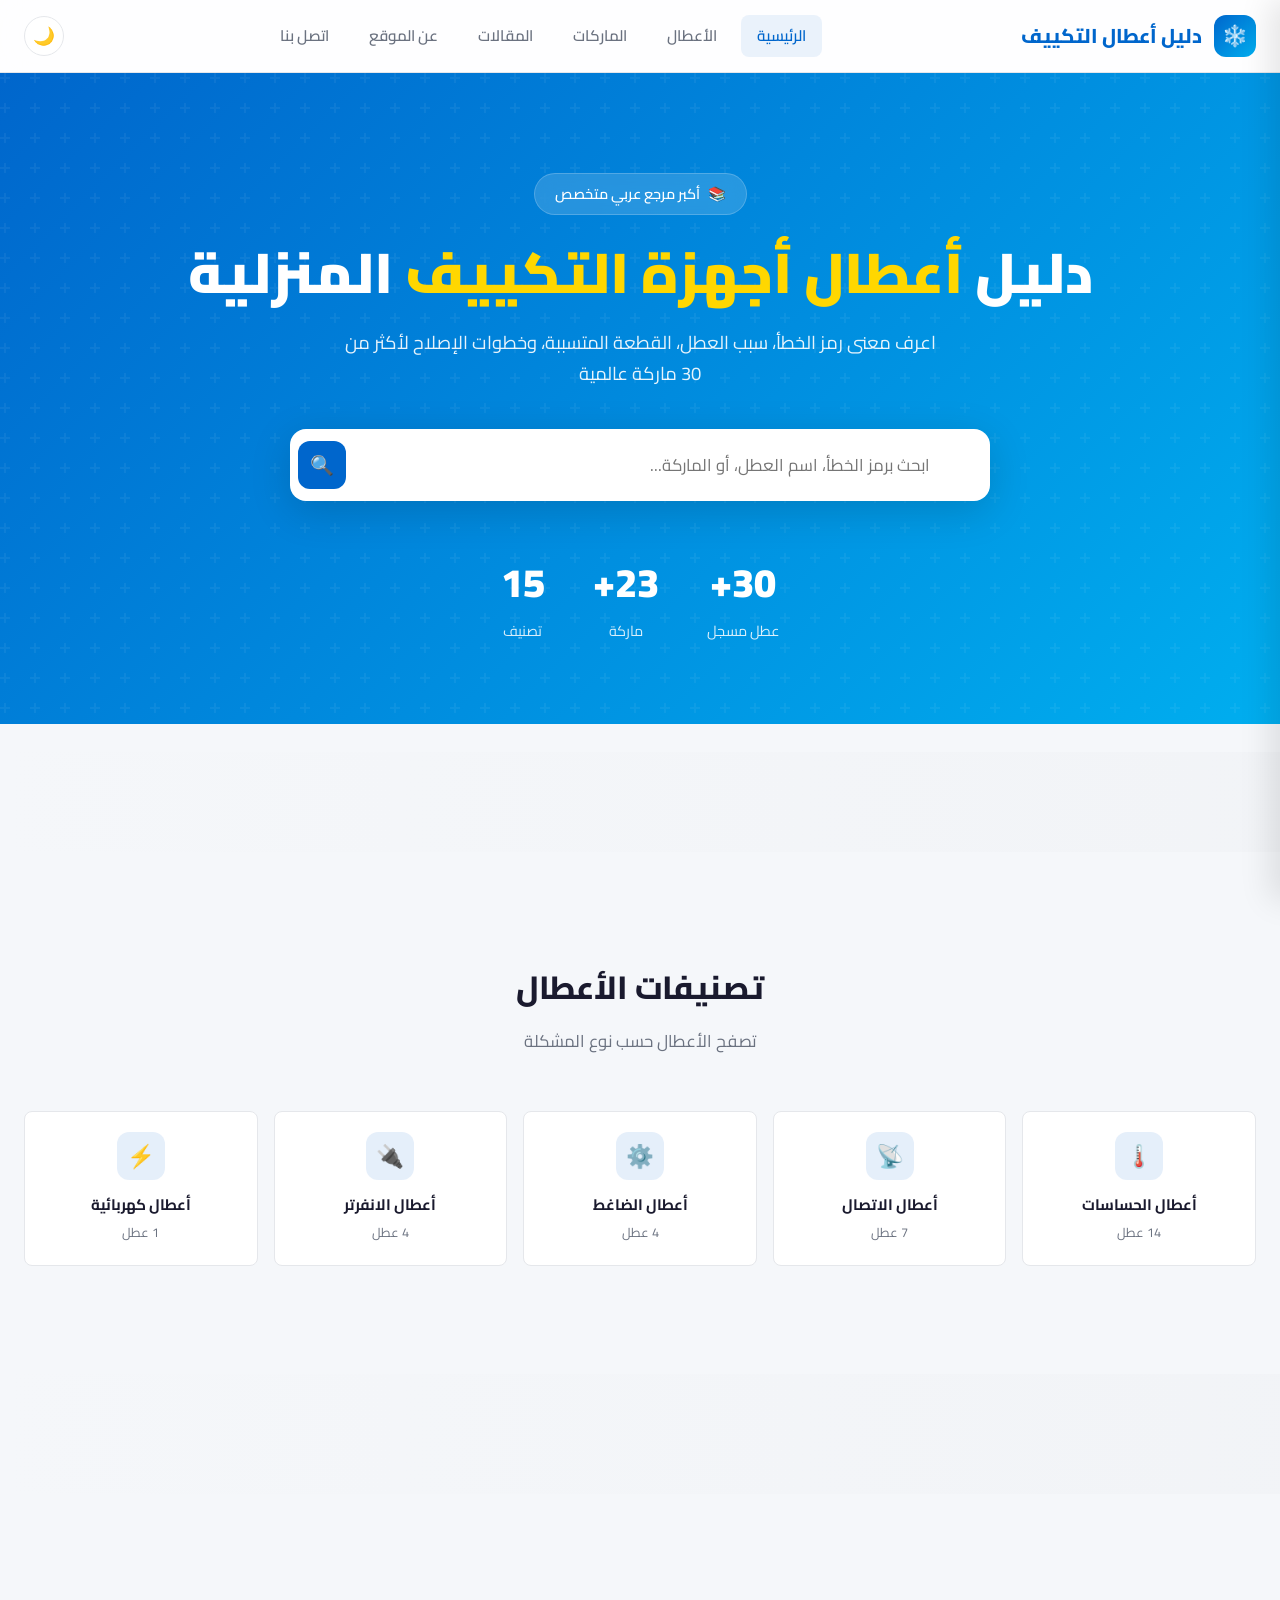
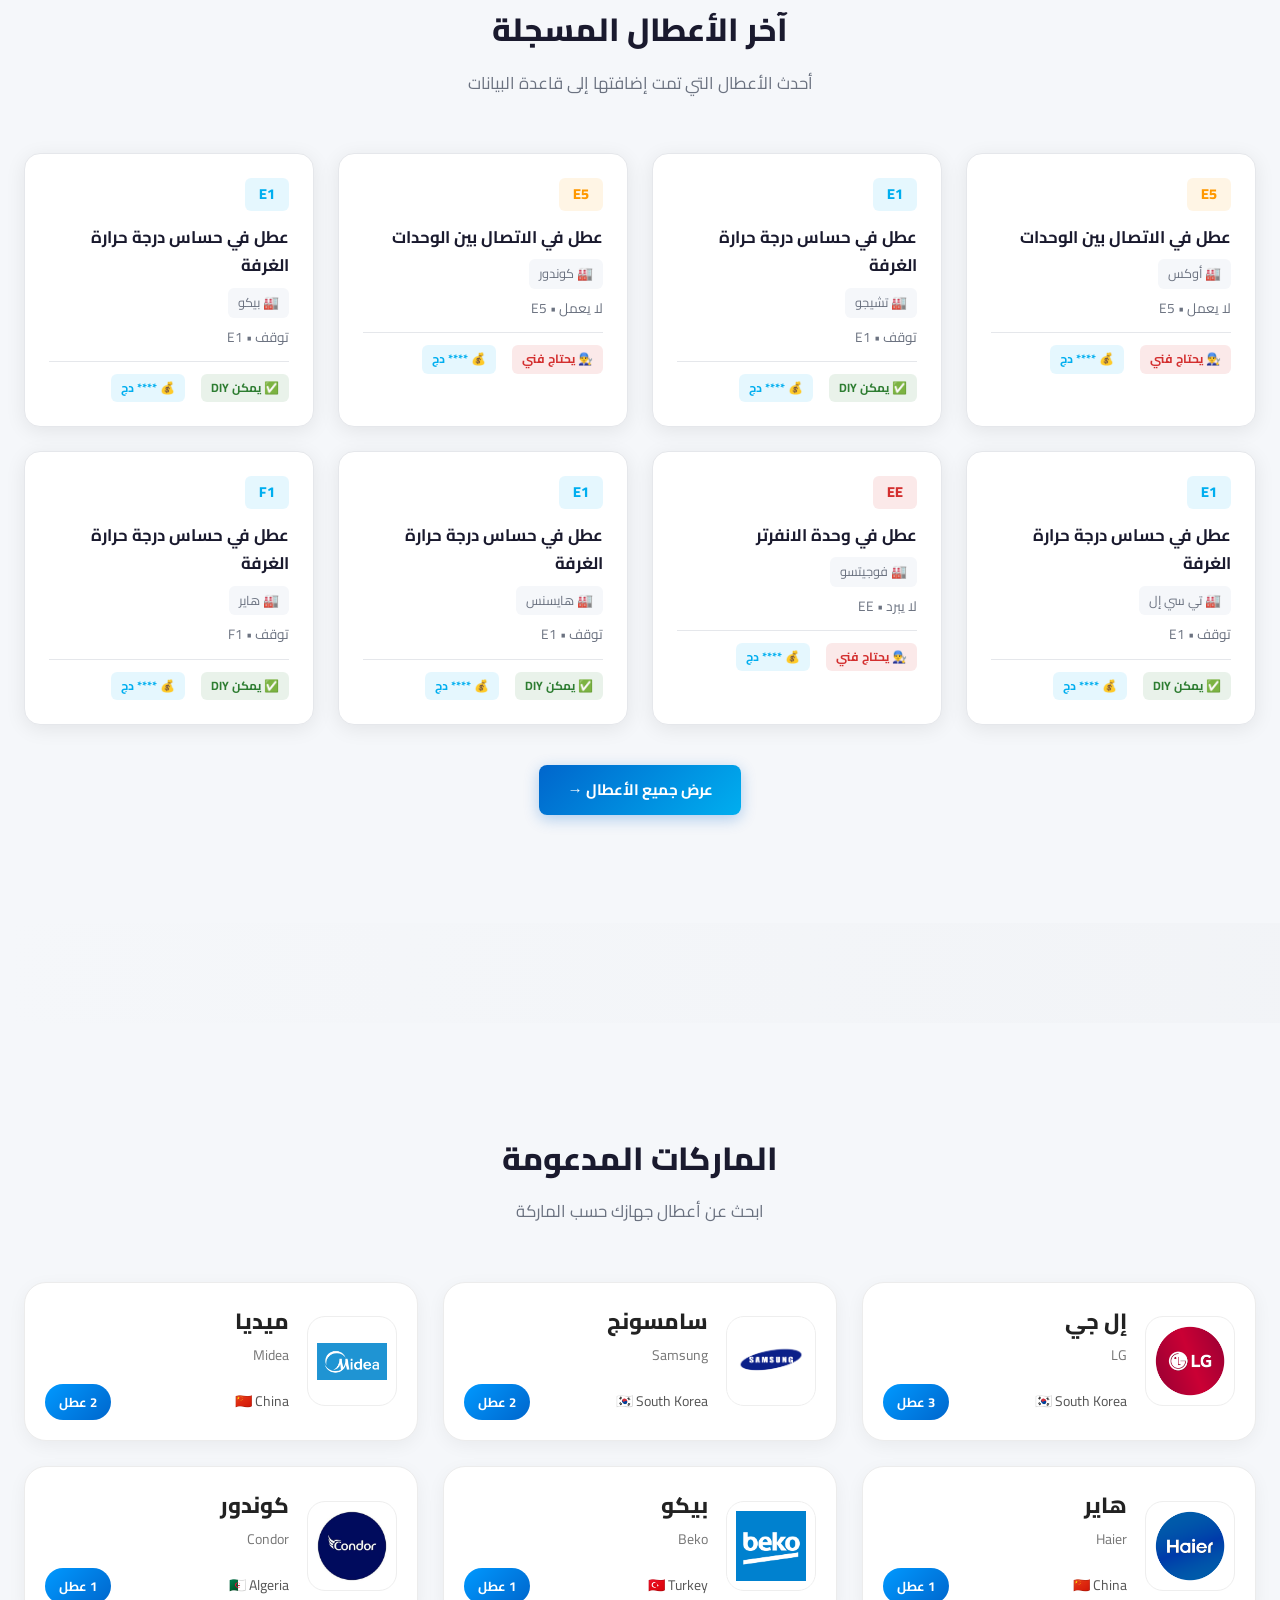
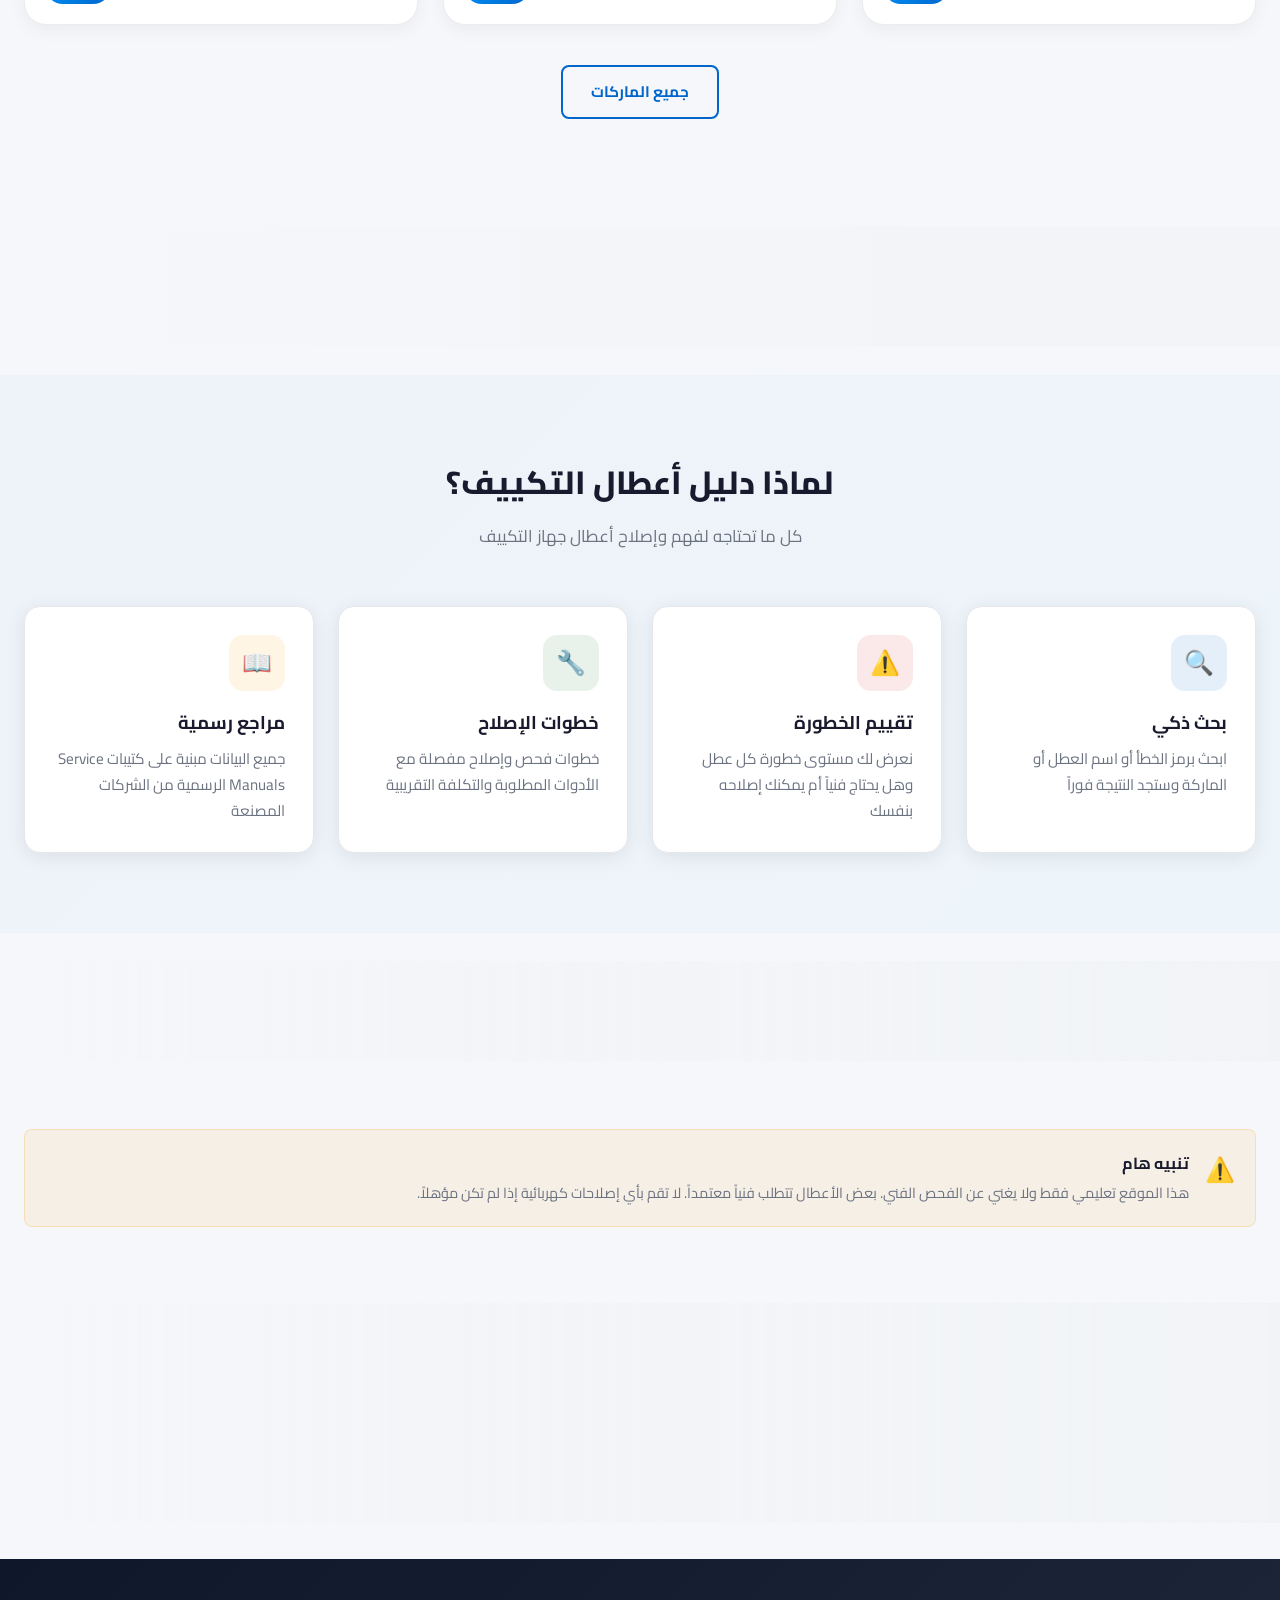
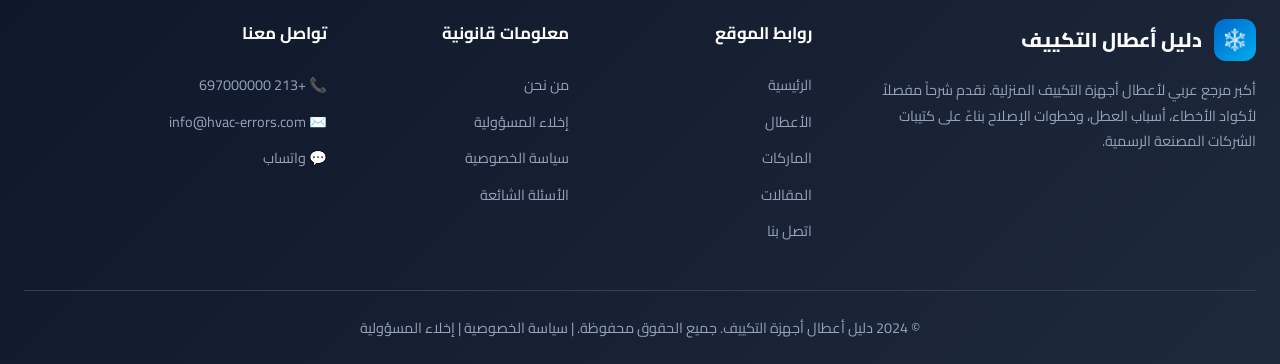
==== commit e1fec780: "Improve AdSense placement and lazy loading" ====
--- a/index.html
+++ b/index.html
@@ -62,7 +62,10 @@
   <!-- Styles -->
   <link rel="stylesheet" href="css/style.css">
 
+  <script defer src="js/ads.js"></script>
+
   <!-- Google AdSense -->
+  <meta name="google-adsense-account" content="ca-pub-5656416032906373">
   <script async src="https://pagead2.googlesyndication.com/pagead/js/adsbygoogle.js?client=ca-pub-5656416032906373"
     crossorigin="anonymous"></script>
   <!-- Google tag (gtag.js) -->
@@ -105,13 +108,7 @@
     </div>
   </header>
 
-  <!-- إعلان داخل الخلاصة 01-->
-  <div class="ad-container">
-    <ins class="adsbygoogle" style="display:block" data-ad-format="fluid" data-ad-layout-key="-fr+56+4k-d4+74"
-      data-ad-client="ca-pub-5656416032906373" data-ad-slot="7867079394"></ins>
-  </div>
-
-  <!-- Mobile Menu -->
+  <!-- إعلان داخل الخلاصة 01--><!-- Mobile Menu -->
   <div class="mobile-overlay" id="mobileOverlay"></div>
   <nav class="mobile-nav" id="mobileNav">
     <a href="index.html">الرئيسية</a>
@@ -156,7 +153,7 @@
     </div>
   </section>
 
-  <div class="ad-container">
+  <div class="ad-container" data-ad-managed="true">
     <!-- إعلانات صورية 01 -->
     <ins class="adsbygoogle" style="display:block" data-ad-client="ca-pub-5656416032906373" data-ad-slot="3143411927"
       data-ad-format="auto" data-full-width-responsive="true"></ins>
@@ -176,7 +173,7 @@
   </section>
 
   <!-- إعلان داخل الخلاصة 02-->
-  <div class="ad-container">
+  <div class="ad-container" data-ad-managed="true">
     <ins class="adsbygoogle" style="display:block" data-ad-format="fluid" data-ad-layout-key="-h9-h+8-jr+r8"
       data-ad-client="ca-pub-5656416032906373" data-ad-slot="8546947691"></ins>
   </div>
@@ -197,7 +194,7 @@
     </div>
   </section>
 
-  <div class="ad-container">
+  <div class="ad-container" data-ad-managed="true">
     <!-- إعلانات صورية 02 -->
     <ins class="adsbygoogle" style="display:block" data-ad-client="ca-pub-5656416032906373" data-ad-slot="1760836049"
       data-ad-format="auto" data-full-width-responsive="true"></ins>
@@ -220,7 +217,7 @@
   </section>
 
   <!-- إعلان داخل الخلاصة 03-->
-  <div class="ad-container">
+  <div class="ad-container" data-ad-managed="true">
     <ins class="adsbygoogle" style="display:block" data-ad-format="fluid" data-ad-layout-key="-h6-l+d-jc+qd"
       data-ad-client="ca-pub-5656416032906373" data-ad-slot="6152718642"></ins>
   </div>
@@ -257,7 +254,7 @@
     </div>
   </section>
 
-  <div class="ad-container">
+  <div class="ad-container" data-ad-managed="true">
     <!-- إعلانات صورية 03 -->
     <ins class="adsbygoogle" style="display:block" data-ad-client="ca-pub-5656416032906373" data-ad-slot="5508509362"
       data-ad-format="auto" data-full-width-responsive="true"></ins>
@@ -278,7 +275,7 @@
   </section>
 
   <!-- الإعلانات المتعددة 01-->
-  <div class="ad-container">
+  <div class="ad-container" data-ad-managed="true">
     <ins class="adsbygoogle" style="display:block" data-ad-format="autorelaxed" data-ad-client="ca-pub-5656416032906373"
       data-ad-slot="6528123169"></ins>
   </div>
--- a/css/style.css
+++ b/css/style.css
@@ -1335,3 +1335,110 @@
   .pwa-banner-actions .btn { flex: 1; text-align: center; }
   .pwa-update-banner { top: 72px; font-size: 0.82rem; }
 }
+
+
+/* ============================================
+   ADSENSE SYSTEM
+   ============================================ */
+.ad-container {
+  width: min(100%, 1280px);
+  min-height: 100px;
+  margin: 28px auto;
+  padding: 0 24px;
+  display: flex;
+  align-items: center;
+  justify-content: center;
+  overflow: hidden;
+  contain: layout paint;
+  isolation: isolate;
+}
+
+.ad-container .adsbygoogle {
+  display: block;
+  width: 100%;
+  max-width: 100%;
+  min-height: 90px;
+  margin-inline: auto;
+  text-align: center;
+}
+
+.ad-container[data-ad-type="fluid"] .adsbygoogle,
+.ad-container[data-ad-type="in-article"] .adsbygoogle {
+  min-height: 120px;
+}
+
+.ad-container[data-ad-type="in-article"] {
+  margin-block: 30px;
+  padding-inline: 0;
+}
+
+.ad-container[data-ad-type="multiplex"] {
+  min-height: 220px;
+  margin-block: 36px;
+}
+
+.ad-container[data-ad-type="multiplex"] .adsbygoogle {
+  min-height: 220px;
+}
+
+/* Keep an unobtrusive reserved area while AdSense is preparing the iframe. */
+.ad-container[data-ad-state="waiting"],
+.ad-container[data-ad-state="loading"] {
+  background: linear-gradient(90deg, transparent, color-mix(in srgb, var(--border) 22%, transparent), transparent);
+  background-size: 220% 100%;
+  animation: adPlaceholder 1.8s ease-in-out infinite;
+}
+
+.ad-container[data-ad-state="ready"] {
+  background: transparent;
+  animation: none;
+}
+
+.ad-container[data-ad-state="unavailable"] {
+  min-height: 0;
+  height: 0;
+  margin-block: 0;
+  padding-block: 0;
+  opacity: 0;
+  pointer-events: none;
+}
+
+@keyframes adPlaceholder {
+  0%, 100% { background-position: 200% 0; }
+  50% { background-position: -20% 0; }
+}
+
+[data-theme="dark"] .ad-container[data-ad-state="waiting"],
+[data-theme="dark"] .ad-container[data-ad-state="loading"] {
+  background: linear-gradient(90deg, transparent, rgba(148, 163, 184, 0.08), transparent);
+  background-size: 220% 100%;
+}
+
+@media (max-width: 768px) {
+  .ad-container {
+    min-height: 88px;
+    margin-block: 22px;
+    padding-inline: 12px;
+  }
+
+  .ad-container .adsbygoogle {
+    min-height: 80px;
+  }
+
+  .ad-container[data-ad-type="fluid"] .adsbygoogle,
+  .ad-container[data-ad-type="in-article"] .adsbygoogle {
+    min-height: 100px;
+  }
+
+  .ad-container[data-ad-type="multiplex"],
+  .ad-container[data-ad-type="multiplex"] .adsbygoogle {
+    min-height: 190px;
+  }
+}
+
+@media (prefers-reduced-motion: reduce) {
+  .ad-container[data-ad-state="waiting"],
+  .ad-container[data-ad-state="loading"] {
+    animation: none;
+  }
+}
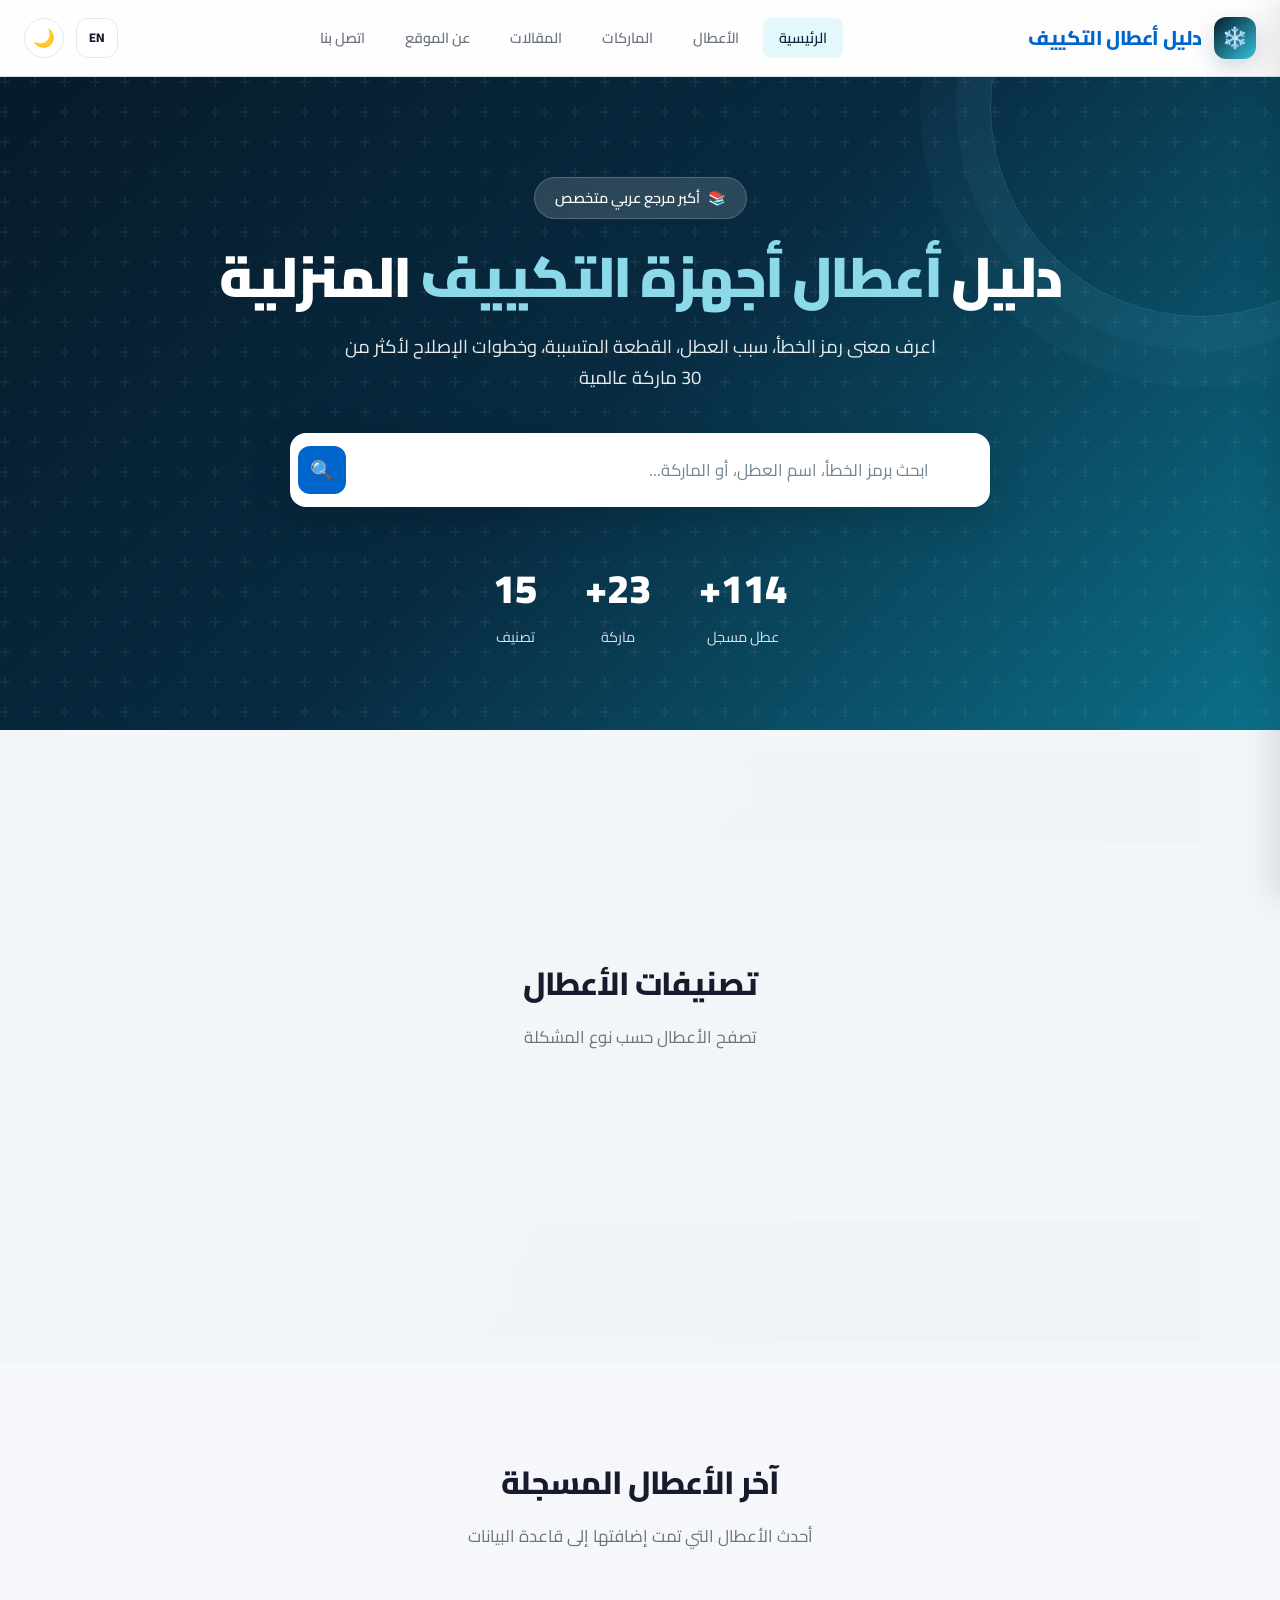
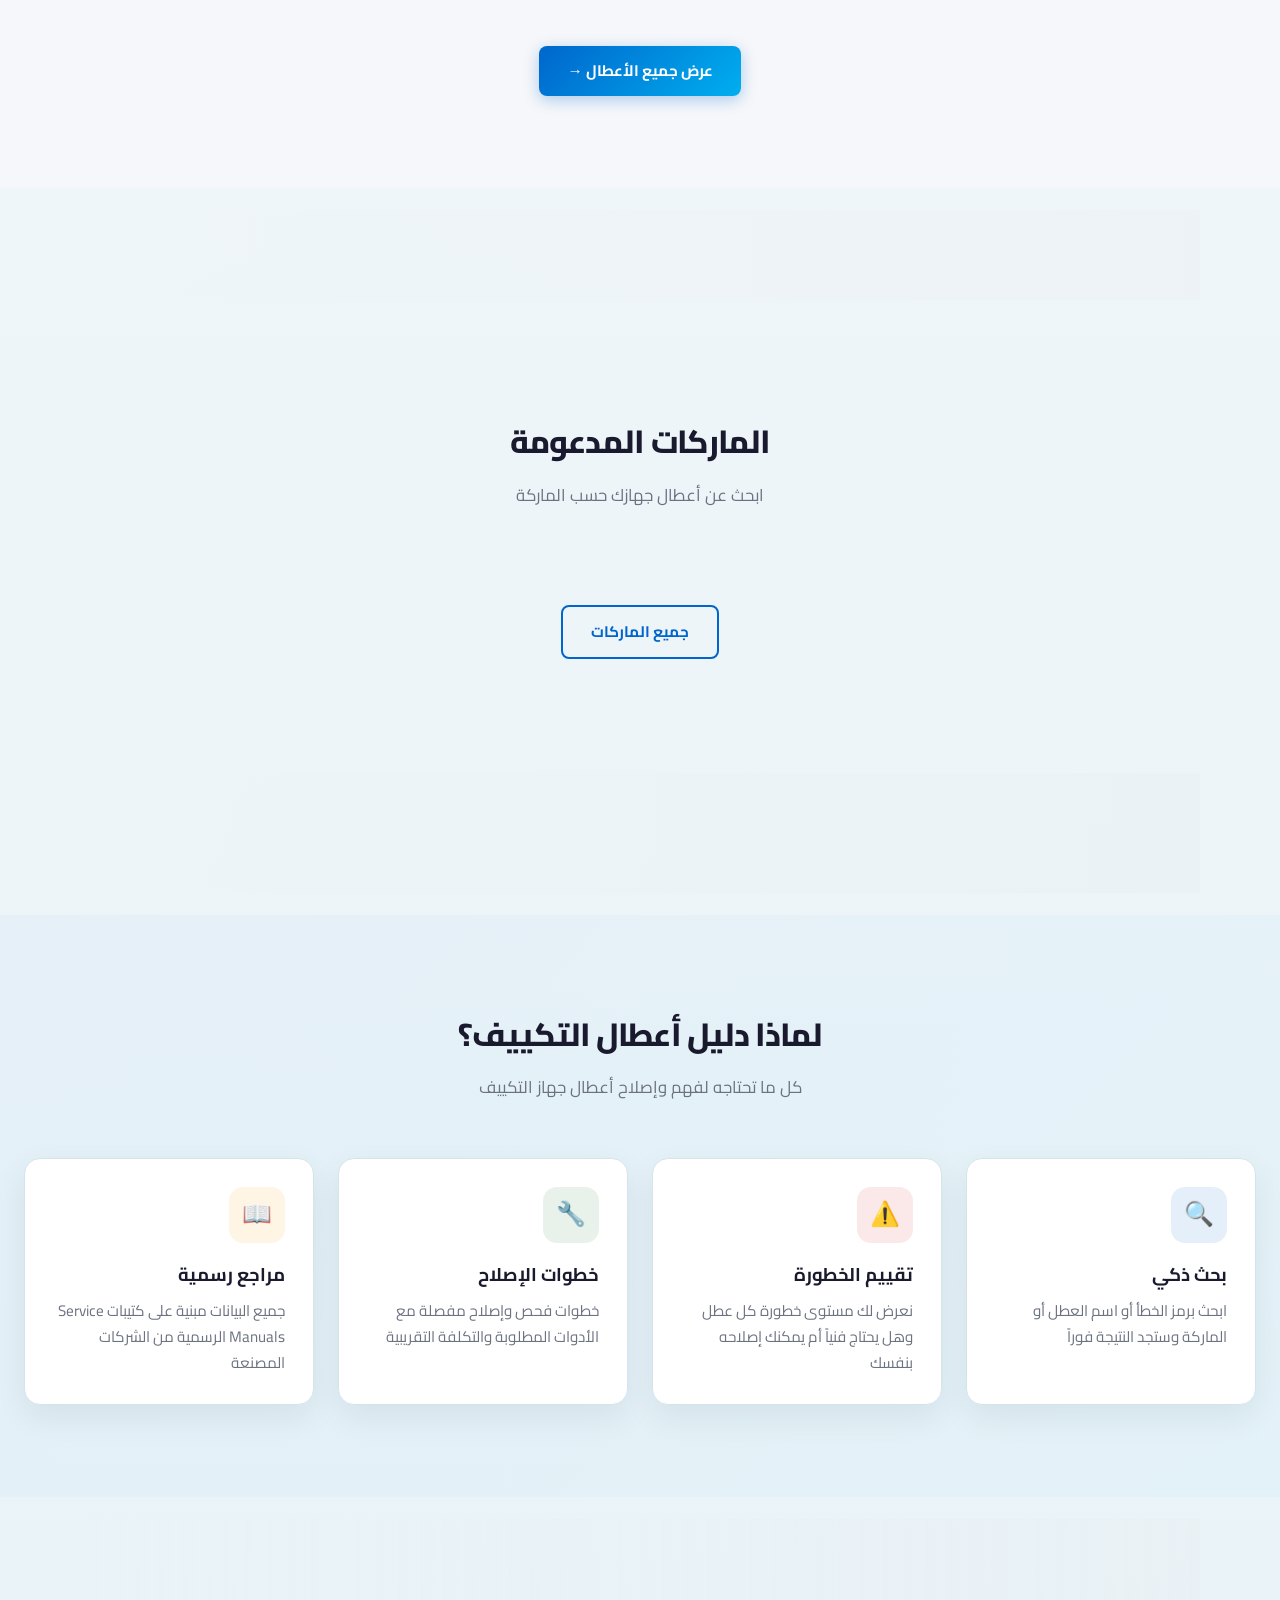
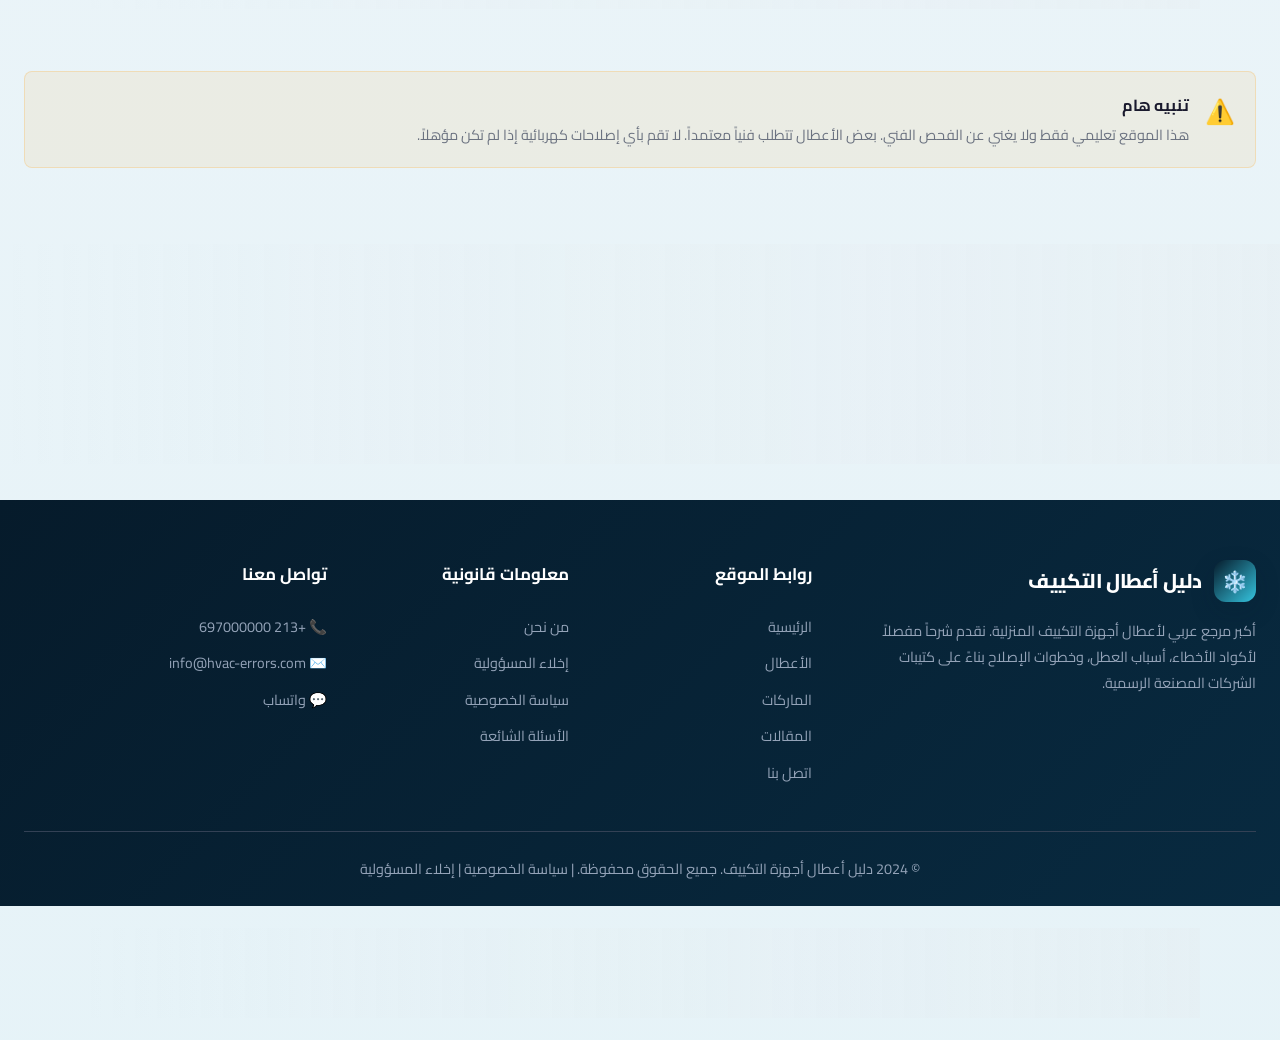
==== commit c8efd04d: "feat: enhance bilingual HVAC site UX and SEO" ====
--- a/index.html
+++ b/index.html
@@ -81,6 +81,12 @@
   <!-- Favicon -->
 
   <!-- JSON-LD -->
+  <link rel="stylesheet" href="css/site-upgrade.css?v=01d5146">
+  <meta property="og:image:alt" content="HVAC Error Codes Guide illustration">
+  <meta name="twitter:image" content="https://imadtbn.github.io/hvac-errors/icons/icon-512x512.png">
+  <link rel="alternate" hreflang="ar" data-static-hreflang="ar" href="https://imadtbn.github.io/hvac-errors/?lang=ar">
+  <link rel="alternate" hreflang="en" data-static-hreflang="en" href="https://imadtbn.github.io/hvac-errors/?lang=en">
+  <link rel="alternate" hreflang="x-default" data-static-hreflang="x-default" href="https://imadtbn.github.io/hvac-errors/?lang=ar">
 </head>
 
 <body>
@@ -319,14 +325,20 @@
             الخصوصية</a> | <a href="disclaimer.html" style="display:inline;">إخلاء المسؤولية</a></p>
       </div>
     </div>
+
+
   </footer>
+  <div class="ad-container ad-container--site" data-ad-managed="true">
+    <ins class="adsbygoogle" style="display:block" data-ad-client="ca-pub-5656416032906373" data-ad-slot="3143411927" data-ad-format="auto" data-full-width-responsive="true"></ins>
+  </div>
+
 
 
   <!-- Back to Top -->
   <button class="back-to-top" id="backToTop">↑</button>
 
   <!-- Scripts -->
-  <script src="js/pwa.js"></script>
+  <script src="js/pwa.js?v=2"></script>
   <script src="js/main.js"></script>
   <script>
     // Page-specific logic
@@ -433,6 +445,8 @@
     }
   </script>
 
+  <script defer src="js/site-upgrade.js?v=01d5146"></script>
+  <script defer src="js/analytics-events.js?v=01d5146"></script>
 </body>
 
 </html>
--- a/css/site-upgrade.css
+++ b/css/site-upgrade.css
@@ -0,0 +1,98 @@
+/* HVAC Errors visual system: ice-blue technical editorial */
+:root {
+  --navy-950: #061b2b;
+  --navy-900: #082a40;
+  --cyan-500: #35c4df;
+  --cyan-300: #8bd9e9;
+  --ice-50: #f3fbfd;
+  --amber-500: #f4ad4f;
+  --surface-raised: color-mix(in srgb, var(--card) 92%, var(--cyan-300));
+  --focus-ring: 0 0 0 4px rgba(53,196,223,.22);
+  --ease-out: cubic-bezier(.23,1,.32,1);
+}
+
+html { text-rendering: optimizeLegibility; }
+body { background: linear-gradient(180deg, var(--bg) 0%, color-mix(in srgb, var(--bg) 86%, var(--cyan-300)) 100%); }
+body.lang-en { direction: ltr; font-family: Inter, ui-sans-serif, system-ui, -apple-system, BlinkMacSystemFont, "Segoe UI", sans-serif; }
+body.lang-en .logo, body.lang-en .header-actions { direction: ltr; }
+.header { background: color-mix(in srgb, var(--card) 86%, transparent); border-bottom-color: color-mix(in srgb, var(--cyan-300) 22%, var(--border)); }
+.header-inner { height: 76px; }
+.logo { letter-spacing: -.02em; }
+.logo-icon { background: linear-gradient(135deg, var(--navy-950), var(--cyan-500)); box-shadow: 0 9px 24px rgba(6,27,43,.18); }
+.nav-link { font-size: .9rem; }
+.nav-link:hover, .nav-link.active { color: var(--navy-900); background: rgba(53,196,223,.13); }
+[data-theme="dark"] .nav-link:hover, [data-theme="dark"] .nav-link.active { color: var(--cyan-300); background: rgba(53,196,223,.12); }
+.btn-icon.language-toggle { width: auto; min-width: 42px; padding: 0 10px; border-radius: 12px; font: 800 .78rem/1 var(--font-main); letter-spacing: .04em; }
+.btn-icon:focus-visible, a:focus-visible, input:focus-visible, button:focus-visible { outline: none; box-shadow: var(--focus-ring); }
+.hero { background: linear-gradient(135deg, var(--navy-950) 0%, var(--navy-900) 48%, #0c7089 100%); }
+.hero::after { content: ''; position: absolute; width: 420px; height: 420px; right: -130px; top: -180px; border: 1px solid rgba(139,217,233,.18); border-radius: 50%; box-shadow: 0 0 0 34px rgba(139,217,233,.04), 0 0 0 70px rgba(139,217,233,.03); }
+.hero h1 { letter-spacing: -.035em; }
+.hero h1 span { color: var(--cyan-300); }
+.search-box input { border: 1px solid rgba(255,255,255,.3); }
+.search-box input::placeholder { color: #6f8794; }
+.section { padding-block: clamp(56px, 8vw, 92px); }
+.section-header h2 { letter-spacing: -.03em; }
+.section-header.compact { text-align: start; margin-bottom: 24px; }
+.eyebrow { display: inline-block; margin-bottom: 6px; color: var(--cyan-500); font-size: .78rem; font-weight: 900; letter-spacing: .12em; text-transform: uppercase; }
+.card, .cat-card { border-color: color-mix(in srgb, var(--cyan-300) 18%, var(--border)); box-shadow: 0 12px 32px rgba(6,27,43,.07); }
+.card:hover, .cat-card:hover { transform: translateY(-7px); box-shadow: 0 22px 44px rgba(6,27,43,.13); }
+.card::before { background: linear-gradient(90deg, var(--cyan-500), var(--amber-500)); }
+.article-card { display: flex; flex-direction: column; min-width: 0; padding: 0; }
+.article-cover { position: relative; aspect-ratio: 16/9; overflow: hidden; background: var(--navy-900); }
+.article-cover::after { content: ''; position: absolute; inset: 0; background: linear-gradient(180deg, transparent 45%, rgba(6,27,43,.6)); pointer-events: none; }
+.article-cover img { width: 100%; height: 100%; object-fit: cover; transition: transform .5s var(--ease-out); }
+.article-card:hover .article-cover img { transform: scale(1.045); }
+.article-category { position: absolute; z-index: 1; left: 14px; top: 14px; padding: 6px 10px; border: 1px solid rgba(255,255,255,.3); border-radius: 999px; background: rgba(6,27,43,.66); color: white; backdrop-filter: blur(10px); font-size: .74rem; font-weight: 800; }
+.article-card-body { display: flex; flex: 1; flex-direction: column; padding: 22px; }
+.article-meta { display: flex; gap: 12px; color: var(--text-muted); font-size: .78rem; margin-bottom: 10px; }
+.article-card h3 { min-height: 2.8em; line-height: 1.45; }
+.article-card p { flex: 1; margin-bottom: 18px; }
+.read-more { color: var(--primary); font-size: .85rem; font-weight: 800; }
+.article-featured-image { margin: 0 0 34px; overflow: hidden; border-radius: var(--radius); background: var(--navy-900); box-shadow: 0 18px 42px rgba(6,27,43,.16); }
+.article-featured-image img { width: 100%; aspect-ratio: 16/7; object-fit: cover; }
+.article-featured-image figcaption { padding: 10px 18px; color: color-mix(in srgb, var(--text) 72%, transparent); font-size: .8rem; }
+.related-section { padding: 50px 0 10px; }
+.related-grid { grid-template-columns: repeat(3, minmax(0, 1fr)); }
+.article-content h2, #articleContent h2 { margin-top: 2.1em; color: var(--navy-900); }
+[data-theme="dark"] #articleContent h2 { color: var(--cyan-300); }
+.ad-container { min-height: 18px; margin: 22px auto; padding: 0 18px; }
+.ad-container[data-ad-type="display"], .ad-container[data-ad-type="fluid"] { max-width: 1120px; }
+.ad-container[data-ad-state="unavailable"] { display: none; }
+.footer { background: linear-gradient(135deg, var(--navy-950), var(--navy-900)); }
+.footer a:hover { color: var(--cyan-300); }
+[data-theme="dark"] .article-card, [data-theme="dark"] .card, [data-theme="dark"] .cat-card { box-shadow: 0 14px 34px rgba(0,0,0,.18); }
+
+@media (max-width: 920px) {
+  .nav { gap: 2px; }
+  .nav-link { padding-inline: 10px; font-size: .82rem; }
+  .related-grid { grid-template-columns: repeat(2, minmax(0, 1fr)); }
+}
+@media (max-width: 720px) {
+  .header-inner { height: 66px; padding-inline: 16px; }
+  .logo { gap: 8px; font-size: 1rem; }
+  .logo-icon { width: 36px; height: 36px; border-radius: 10px; font-size: 1.05rem; }
+  .nav { display: none; }
+  .mobile-menu-btn { display: flex; }
+  .header-actions { gap: 6px; }
+  .hero { padding: 72px 18px 56px !important; }
+  .hero h1 { font-size: clamp(1.8rem, 9vw, 2.7rem); }
+  .hero p { font-size: 1rem; }
+  .hero-stats { gap: 22px; margin-top: 30px; }
+  .stat-number { font-size: 2rem; }
+  .section { padding-inline: 16px; }
+  .section-header { margin-bottom: 30px; }
+  .card-grid { grid-template-columns: 1fr; gap: 16px; }
+  .related-grid { grid-template-columns: 1fr; }
+  .article-card h3 { min-height: 0; }
+  .article-featured-image img { aspect-ratio: 16/10; }
+  .search-box input { padding-block: 16px; }
+  .ad-container { padding-inline: 8px; }
+}
+@media (max-width: 380px) {
+  .logo span { max-width: 145px; overflow: hidden; text-overflow: ellipsis; white-space: nowrap; }
+  .btn-icon { width: 36px; height: 36px; }
+  .language-toggle { min-width: 36px !important; padding-inline: 7px !important; }
+}
+@media (prefers-reduced-motion: reduce) {
+  *, *::before, *::after { scroll-behavior: auto !important; transition-duration: .01ms !important; animation-duration: .01ms !important; }
+}
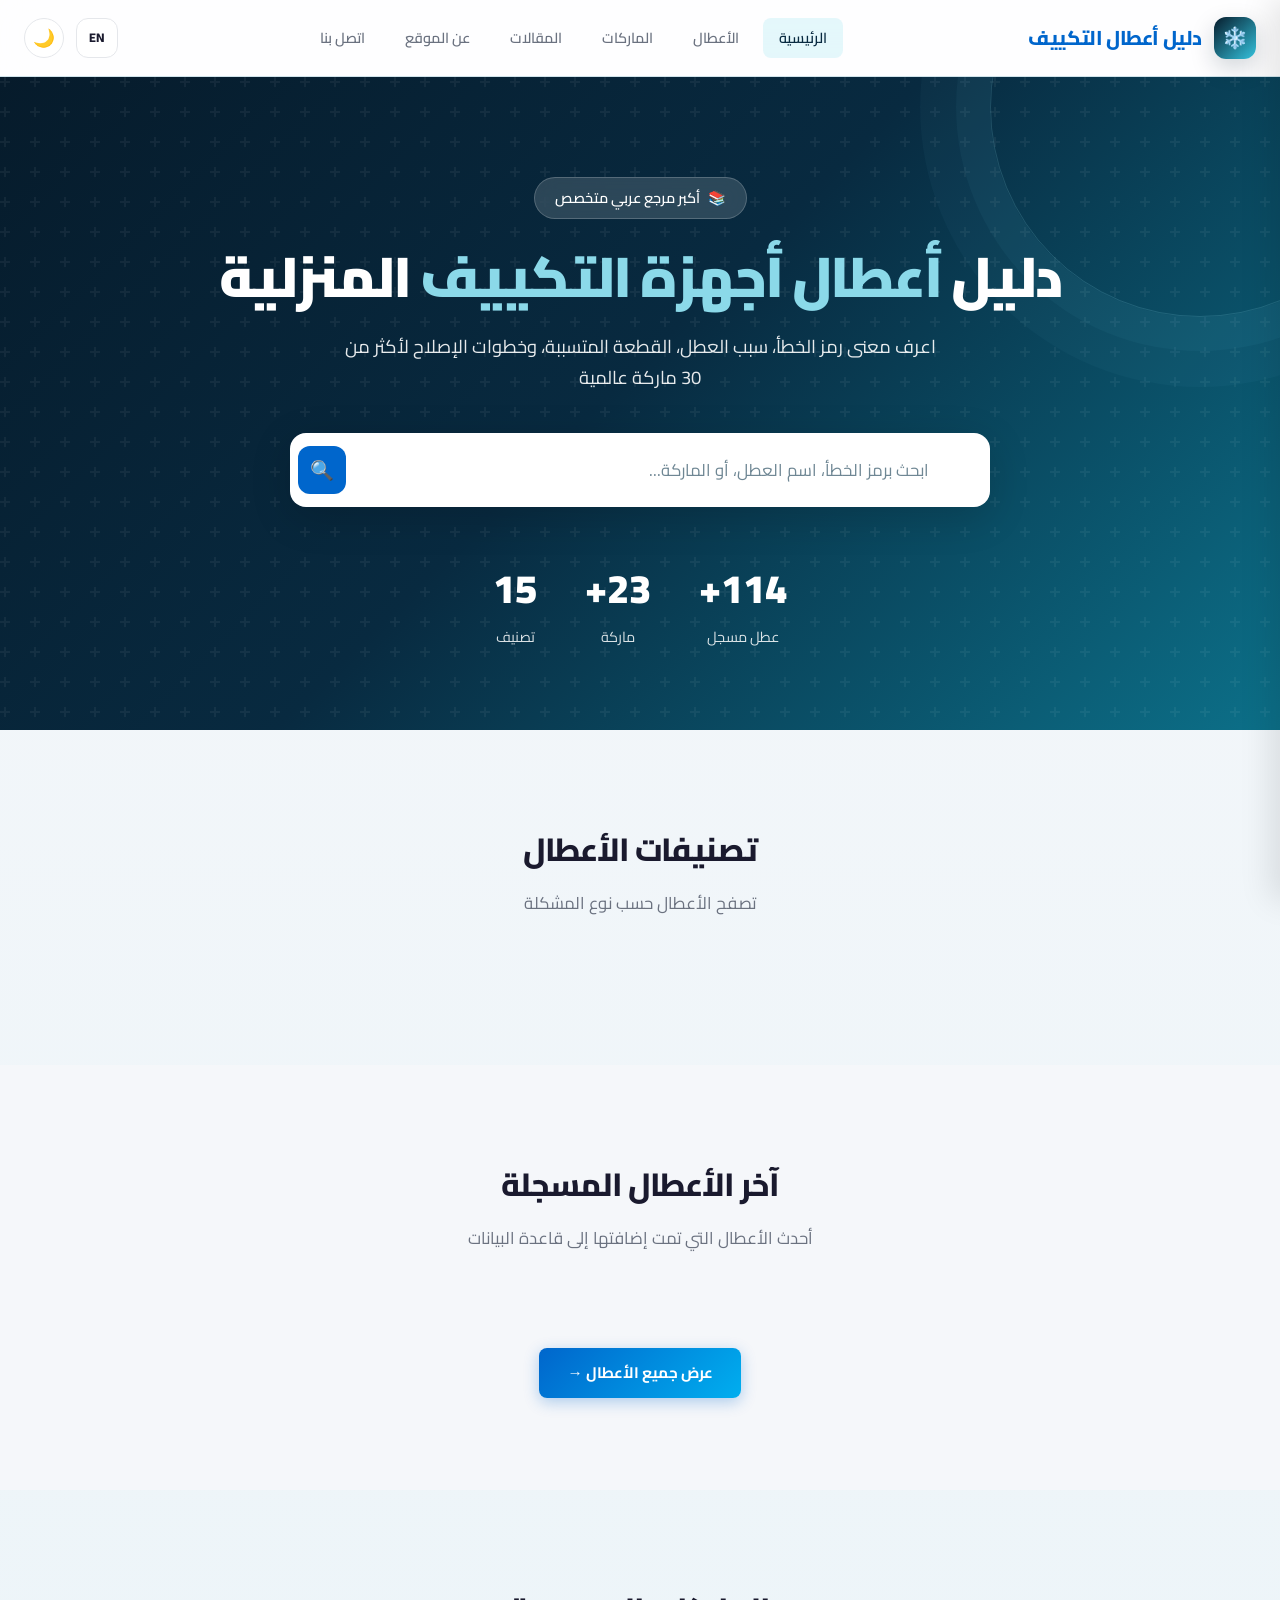
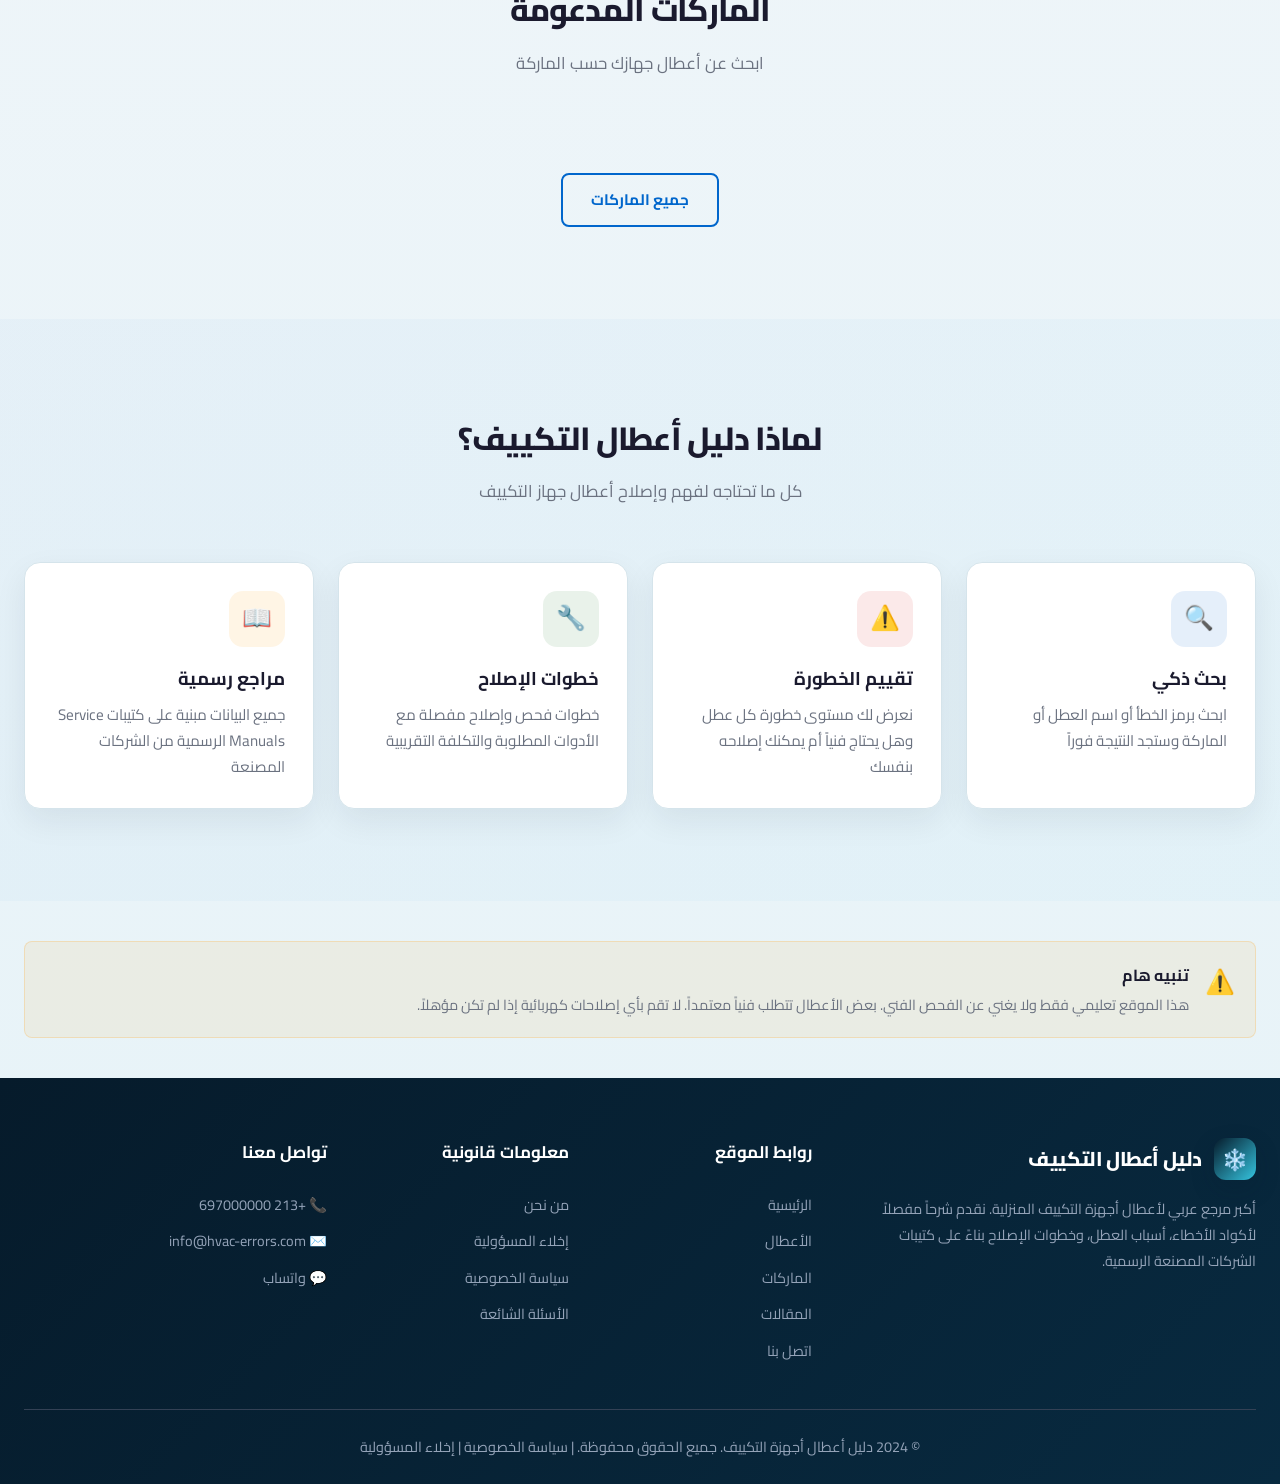
==== commit 168292ea: "chore: remove adsense integration" ====
--- a/index.html
+++ b/index.html
@@ -61,14 +61,8 @@
 
   <!-- Styles -->
   <link rel="stylesheet" href="css/style.css">
-
-  <script defer src="js/ads.js"></script>
-
-  <!-- Google AdSense -->
-  <meta name="google-adsense-account" content="ca-pub-5656416032906373">
-  <script async src="https://pagead2.googlesyndication.com/pagead/js/adsbygoogle.js?client=ca-pub-5656416032906373"
-    crossorigin="anonymous"></script>
-  <!-- Google tag (gtag.js) -->
+<!-- Google AdSense -->
+<!-- Google tag (gtag.js) -->
 <script async src="https://www.googletagmanager.com/gtag/js?id=G-K0RNZQ2W00"></script>
 <script>
   window.dataLayer = window.dataLayer || [];
@@ -158,14 +152,7 @@
       </div>
     </div>
   </section>
-
-  <div class="ad-container" data-ad-managed="true">
-    <!-- إعلانات صورية 01 -->
-    <ins class="adsbygoogle" style="display:block" data-ad-client="ca-pub-5656416032906373" data-ad-slot="3143411927"
-      data-ad-format="auto" data-full-width-responsive="true"></ins>
-  </div>
-
-  <!-- Categories -->
+<!-- Categories -->
   <section class="section">
     <div class="section-inner">
       <div class="section-header">
@@ -179,12 +166,7 @@
   </section>
 
   <!-- إعلان داخل الخلاصة 02-->
-  <div class="ad-container" data-ad-managed="true">
-    <ins class="adsbygoogle" style="display:block" data-ad-format="fluid" data-ad-layout-key="-h9-h+8-jr+r8"
-      data-ad-client="ca-pub-5656416032906373" data-ad-slot="8546947691"></ins>
-  </div>
-
-  <!-- Latest Errors -->
+<!-- Latest Errors -->
   <section class="section" style="background: var(--bg);">
     <div class="section-inner">
       <div class="section-header">
@@ -199,14 +181,7 @@
       </div>
     </div>
   </section>
-
-  <div class="ad-container" data-ad-managed="true">
-    <!-- إعلانات صورية 02 -->
-    <ins class="adsbygoogle" style="display:block" data-ad-client="ca-pub-5656416032906373" data-ad-slot="1760836049"
-      data-ad-format="auto" data-full-width-responsive="true"></ins>
-  </div>
-
-  <!-- Brands -->
+<!-- Brands -->
   <section class="section">
     <div class="section-inner">
       <div class="section-header">
@@ -223,12 +198,7 @@
   </section>
 
   <!-- إعلان داخل الخلاصة 03-->
-  <div class="ad-container" data-ad-managed="true">
-    <ins class="adsbygoogle" style="display:block" data-ad-format="fluid" data-ad-layout-key="-h6-l+d-jc+qd"
-      data-ad-client="ca-pub-5656416032906373" data-ad-slot="6152718642"></ins>
-  </div>
-
-  <!-- Features -->
+<!-- Features -->
   <section class="section" style="background: linear-gradient(135deg, rgba(0,102,204,0.03), rgba(0,174,239,0.03));">
     <div class="section-inner">
       <div class="section-header">
@@ -259,14 +229,7 @@
       </div>
     </div>
   </section>
-
-  <div class="ad-container" data-ad-managed="true">
-    <!-- إعلانات صورية 03 -->
-    <ins class="adsbygoogle" style="display:block" data-ad-client="ca-pub-5656416032906373" data-ad-slot="5508509362"
-      data-ad-format="auto" data-full-width-responsive="true"></ins>
-  </div>
-
-  <!-- Disclaimer -->
+<!-- Disclaimer -->
   <section class="section" style="padding: 40px 24px;">
     <div class="section-inner">
       <div class="warning-box">
@@ -281,12 +244,7 @@
   </section>
 
   <!-- الإعلانات المتعددة 01-->
-  <div class="ad-container" data-ad-managed="true">
-    <ins class="adsbygoogle" style="display:block" data-ad-format="autorelaxed" data-ad-client="ca-pub-5656416032906373"
-      data-ad-slot="6528123169"></ins>
-  </div>
-
-  <!-- Footer -->
+<!-- Footer -->
   <footer class="footer">
     <div class="footer-inner">
       <div class="footer-grid">
@@ -328,13 +286,7 @@
 
 
   </footer>
-  <div class="ad-container ad-container--site" data-ad-managed="true">
-    <ins class="adsbygoogle" style="display:block" data-ad-client="ca-pub-5656416032906373" data-ad-slot="3143411927" data-ad-format="auto" data-full-width-responsive="true"></ins>
-  </div>
-
-
-
-  <!-- Back to Top -->
+<!-- Back to Top -->
   <button class="back-to-top" id="backToTop">↑</button>
 
   <!-- Scripts -->
--- a/css/style.css
+++ b/css/style.css
@@ -1335,110 +1335,3 @@
   .pwa-banner-actions .btn { flex: 1; text-align: center; }
   .pwa-update-banner { top: 72px; font-size: 0.82rem; }
 }
-
-
-/* ============================================
-   ADSENSE SYSTEM
-   ============================================ */
-.ad-container {
-  width: min(100%, 1280px);
-  min-height: 100px;
-  margin: 28px auto;
-  padding: 0 24px;
-  display: flex;
-  align-items: center;
-  justify-content: center;
-  overflow: hidden;
-  contain: layout paint;
-  isolation: isolate;
-}
-
-.ad-container .adsbygoogle {
-  display: block;
-  width: 100%;
-  max-width: 100%;
-  min-height: 90px;
-  margin-inline: auto;
-  text-align: center;
-}
-
-.ad-container[data-ad-type="fluid"] .adsbygoogle,
-.ad-container[data-ad-type="in-article"] .adsbygoogle {
-  min-height: 120px;
-}
-
-.ad-container[data-ad-type="in-article"] {
-  margin-block: 30px;
-  padding-inline: 0;
-}
-
-.ad-container[data-ad-type="multiplex"] {
-  min-height: 220px;
-  margin-block: 36px;
-}
-
-.ad-container[data-ad-type="multiplex"] .adsbygoogle {
-  min-height: 220px;
-}
-
-/* Keep an unobtrusive reserved area while AdSense is preparing the iframe. */
-.ad-container[data-ad-state="waiting"],
-.ad-container[data-ad-state="loading"] {
-  background: linear-gradient(90deg, transparent, color-mix(in srgb, var(--border) 22%, transparent), transparent);
-  background-size: 220% 100%;
-  animation: adPlaceholder 1.8s ease-in-out infinite;
-}
-
-.ad-container[data-ad-state="ready"] {
-  background: transparent;
-  animation: none;
-}
-
-.ad-container[data-ad-state="unavailable"] {
-  min-height: 0;
-  height: 0;
-  margin-block: 0;
-  padding-block: 0;
-  opacity: 0;
-  pointer-events: none;
-}
-
-@keyframes adPlaceholder {
-  0%, 100% { background-position: 200% 0; }
-  50% { background-position: -20% 0; }
-}
-
-[data-theme="dark"] .ad-container[data-ad-state="waiting"],
-[data-theme="dark"] .ad-container[data-ad-state="loading"] {
-  background: linear-gradient(90deg, transparent, rgba(148, 163, 184, 0.08), transparent);
-  background-size: 220% 100%;
-}
-
-@media (max-width: 768px) {
-  .ad-container {
-    min-height: 88px;
-    margin-block: 22px;
-    padding-inline: 12px;
-  }
-
-  .ad-container .adsbygoogle {
-    min-height: 80px;
-  }
-
-  .ad-container[data-ad-type="fluid"] .adsbygoogle,
-  .ad-container[data-ad-type="in-article"] .adsbygoogle {
-    min-height: 100px;
-  }
-
-  .ad-container[data-ad-type="multiplex"],
-  .ad-container[data-ad-type="multiplex"] .adsbygoogle {
-    min-height: 190px;
-  }
-}
-
-@media (prefers-reduced-motion: reduce) {
-  .ad-container[data-ad-state="waiting"],
-  .ad-container[data-ad-state="loading"] {
-    animation: none;
-  }
-}
--- a/css/site-upgrade.css
+++ b/css/site-upgrade.css
@@ -55,9 +55,6 @@
 .related-grid { grid-template-columns: repeat(3, minmax(0, 1fr)); }
 .article-content h2, #articleContent h2 { margin-top: 2.1em; color: var(--navy-900); }
 [data-theme="dark"] #articleContent h2 { color: var(--cyan-300); }
-.ad-container { min-height: 18px; margin: 22px auto; padding: 0 18px; }
-.ad-container[data-ad-type="display"], .ad-container[data-ad-type="fluid"] { max-width: 1120px; }
-.ad-container[data-ad-state="unavailable"] { display: none; }
 .footer { background: linear-gradient(135deg, var(--navy-950), var(--navy-900)); }
 .footer a:hover { color: var(--cyan-300); }
 [data-theme="dark"] .article-card, [data-theme="dark"] .card, [data-theme="dark"] .cat-card { box-shadow: 0 14px 34px rgba(0,0,0,.18); }
@@ -86,7 +83,6 @@
   .article-card h3 { min-height: 0; }
   .article-featured-image img { aspect-ratio: 16/10; }
   .search-box input { padding-block: 16px; }
-  .ad-container { padding-inline: 8px; }
 }
 @media (max-width: 380px) {
   .logo span { max-width: 145px; overflow: hidden; text-overflow: ellipsis; white-space: nowrap; }
